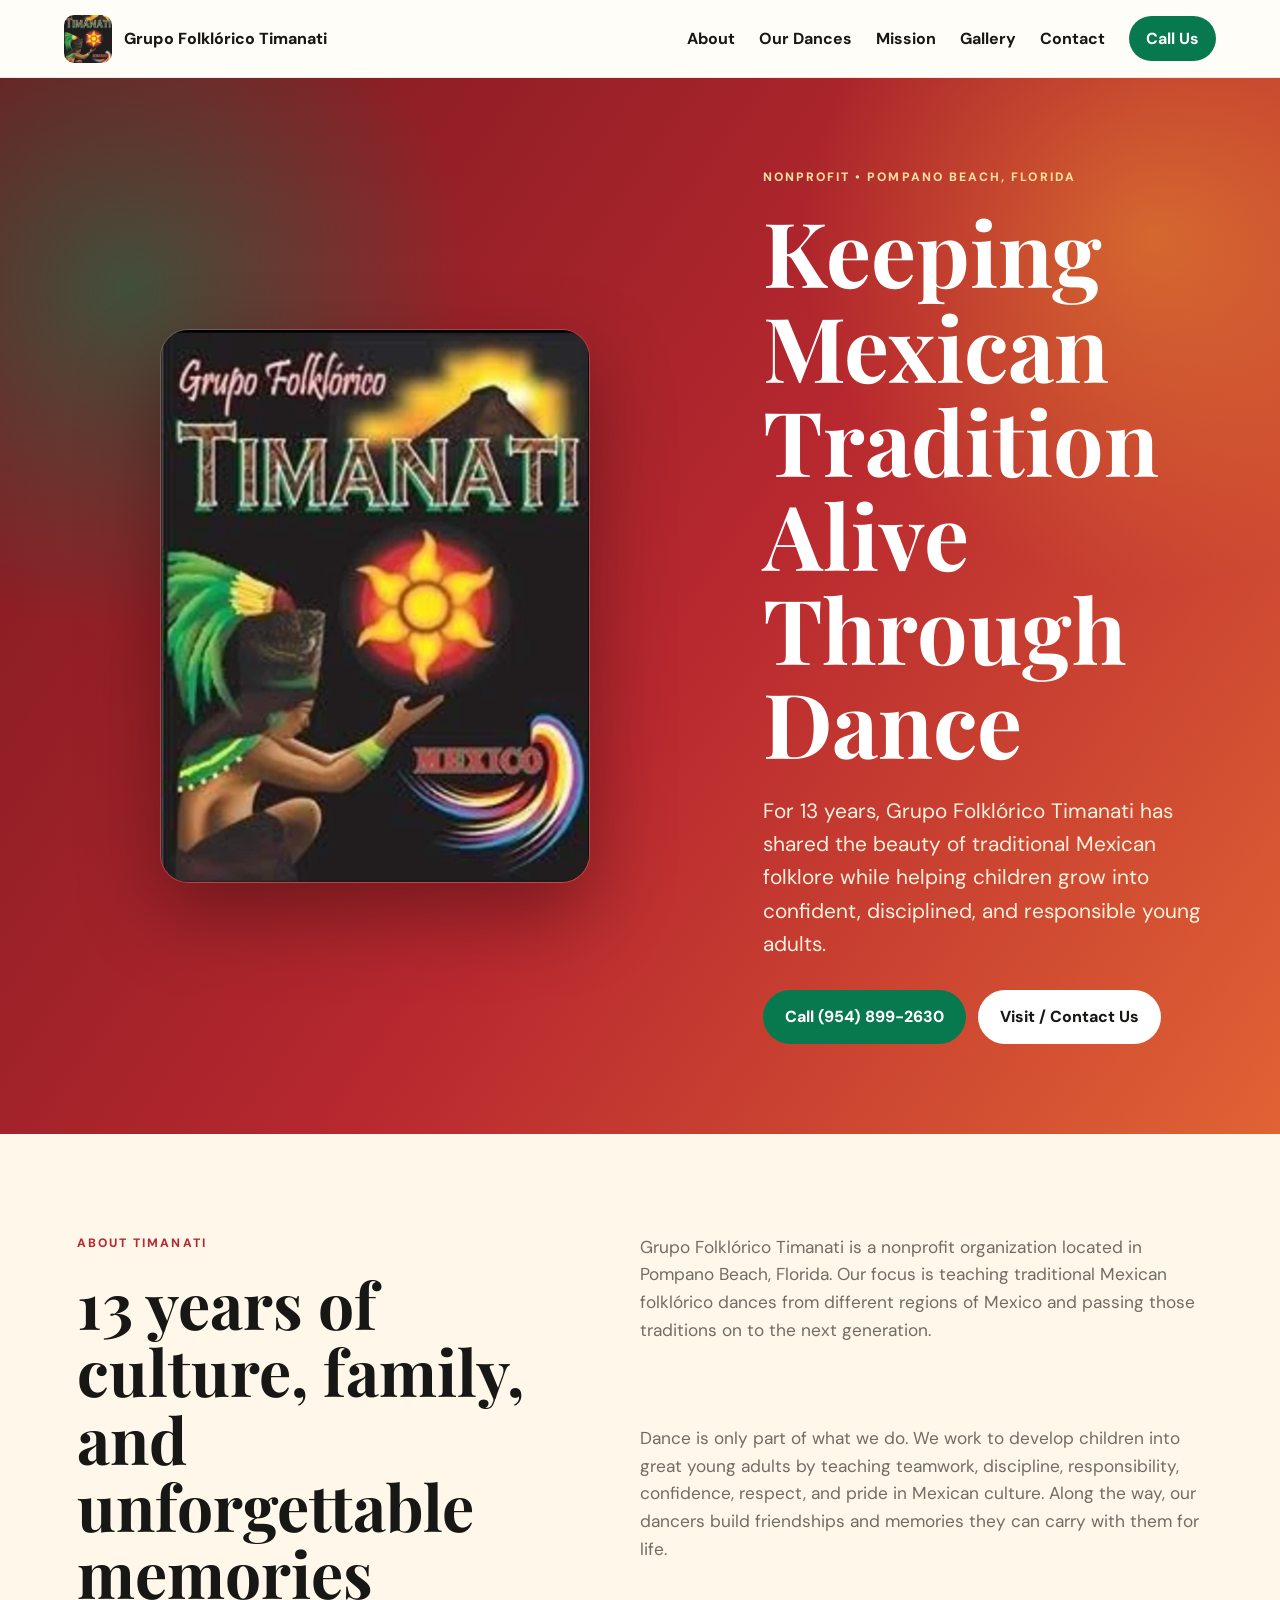
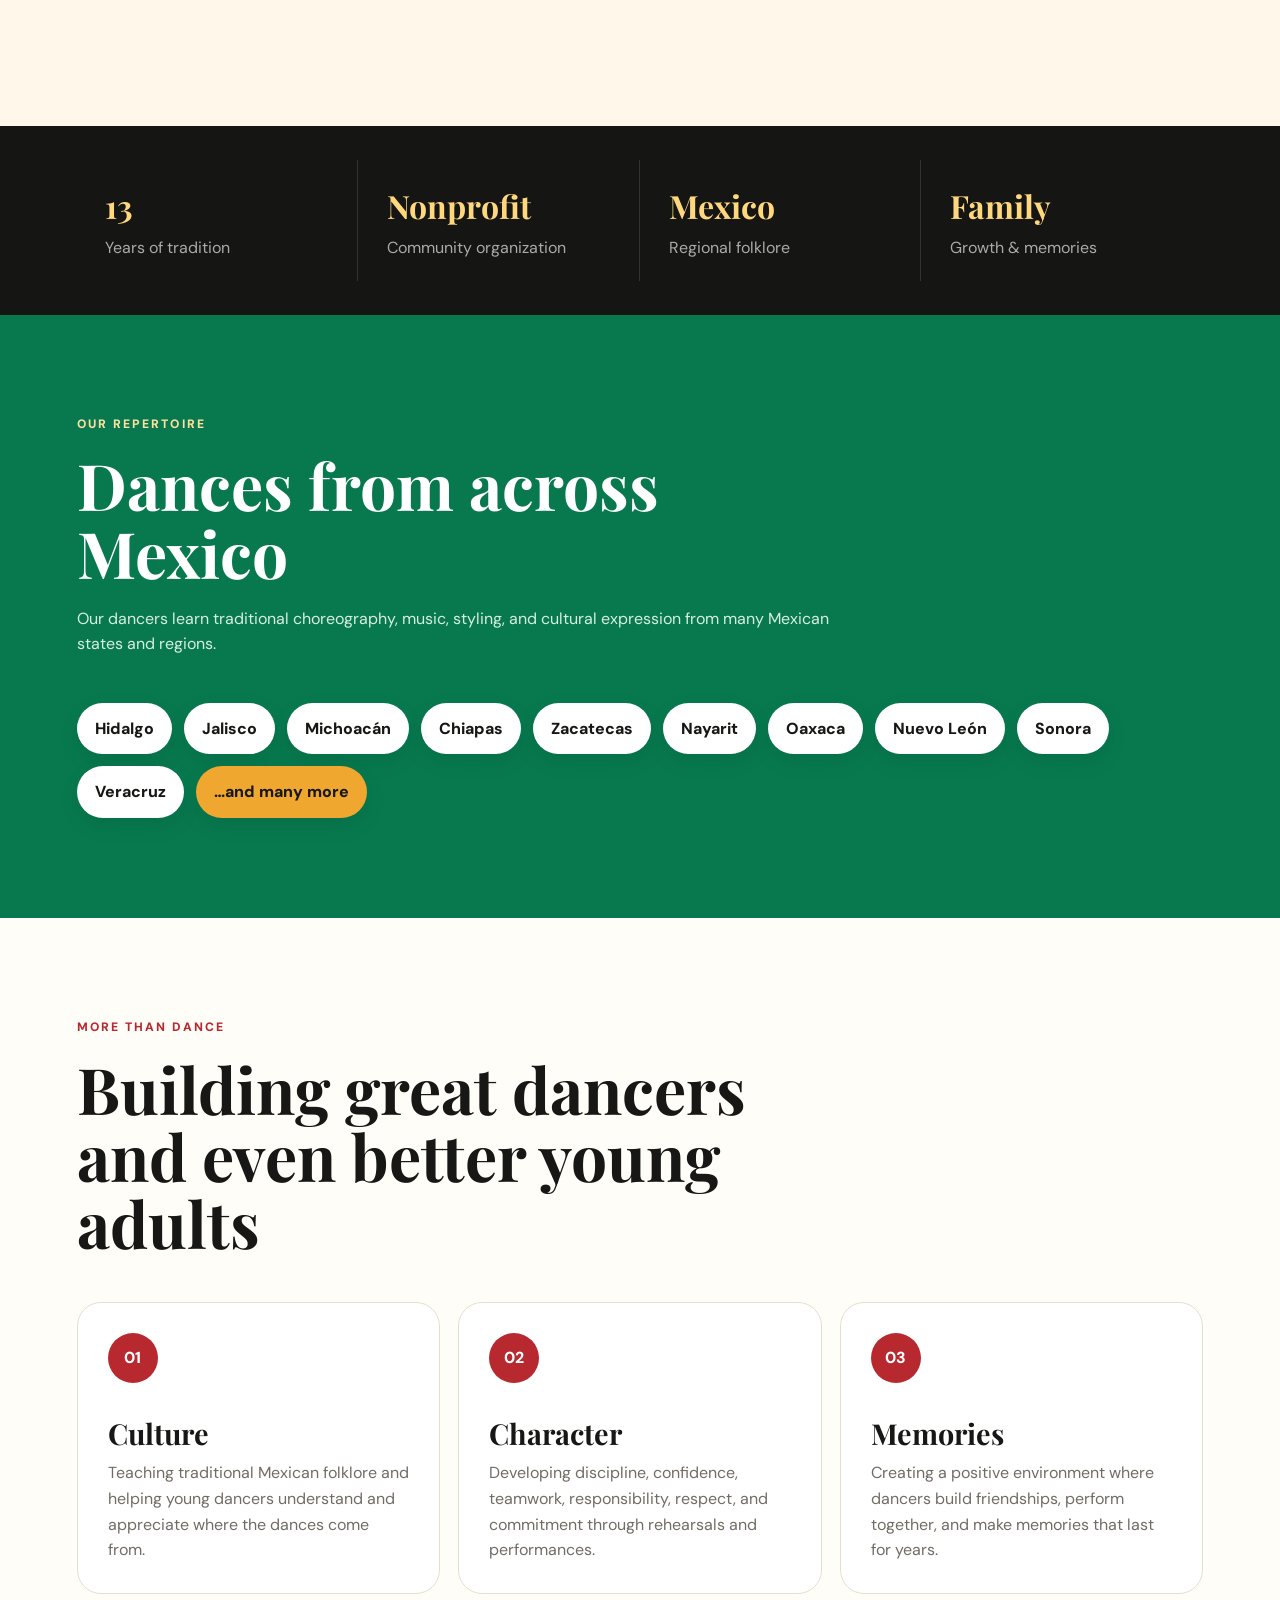
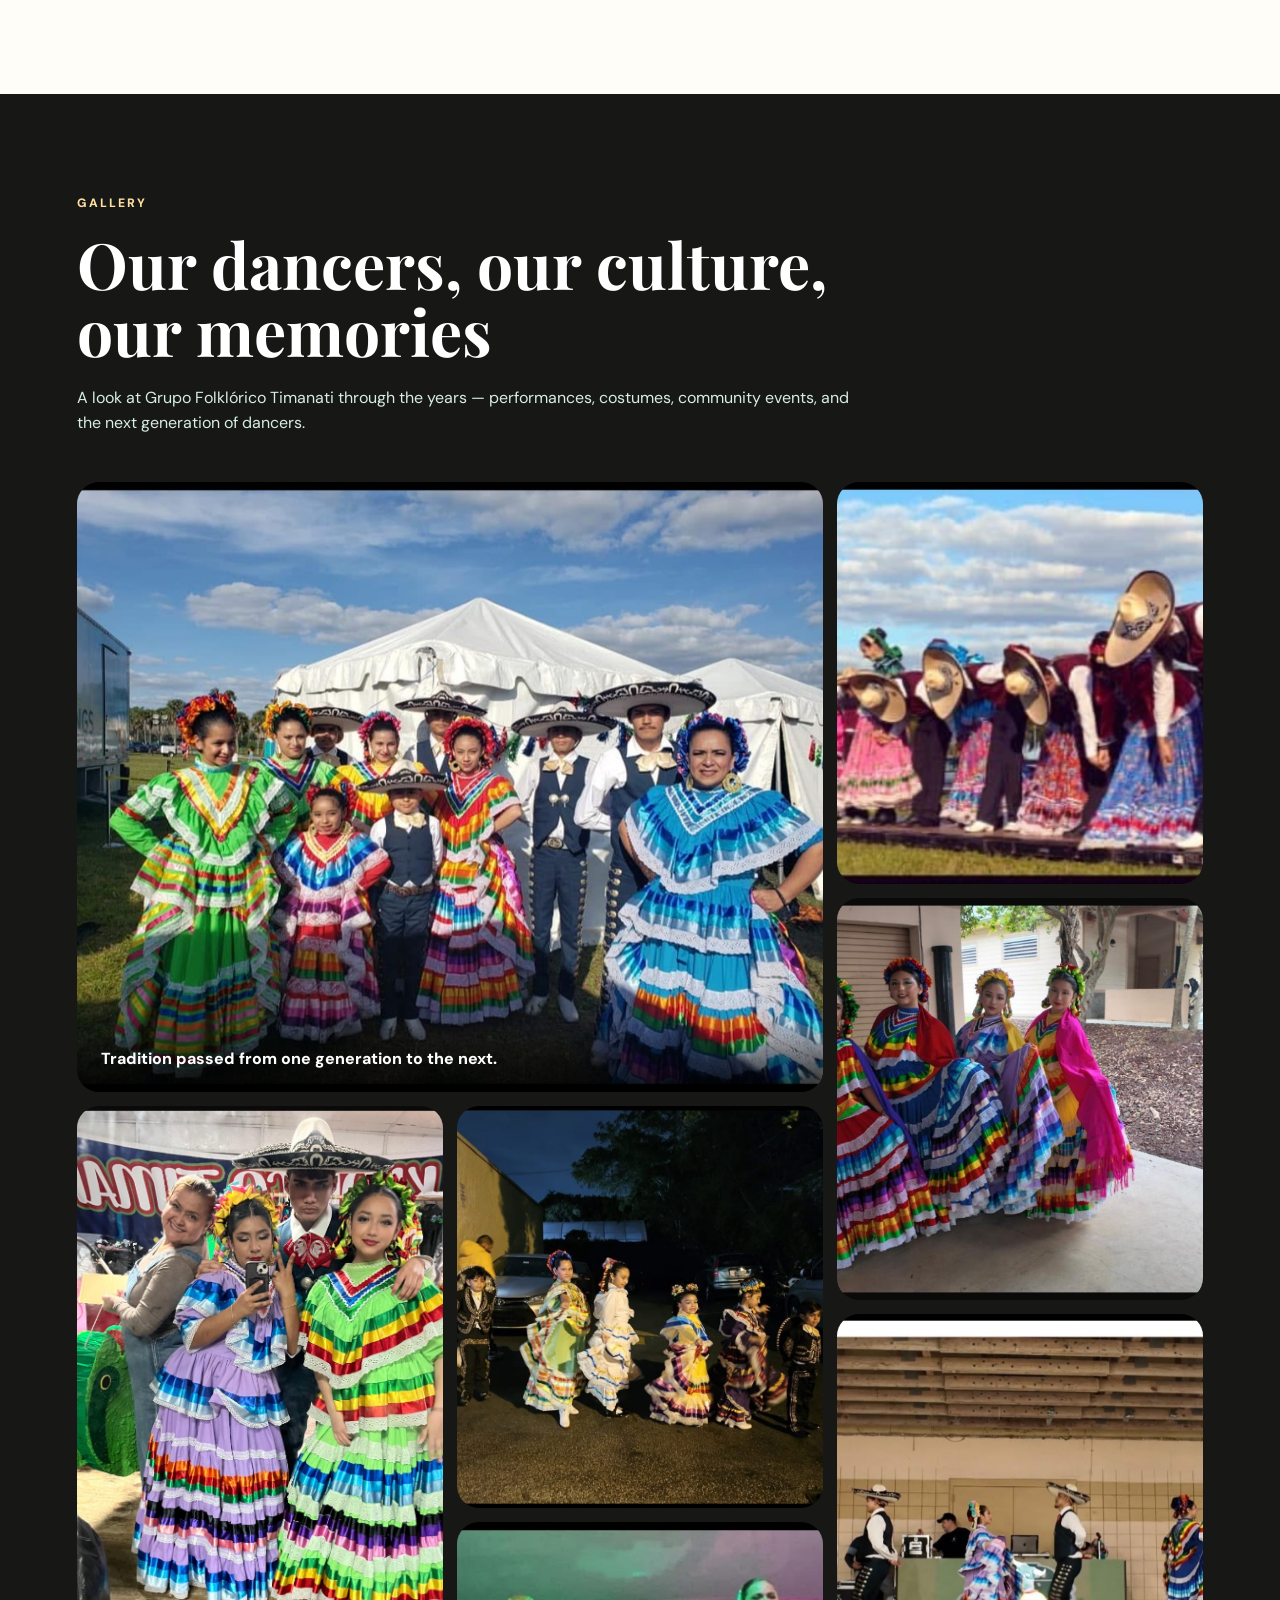
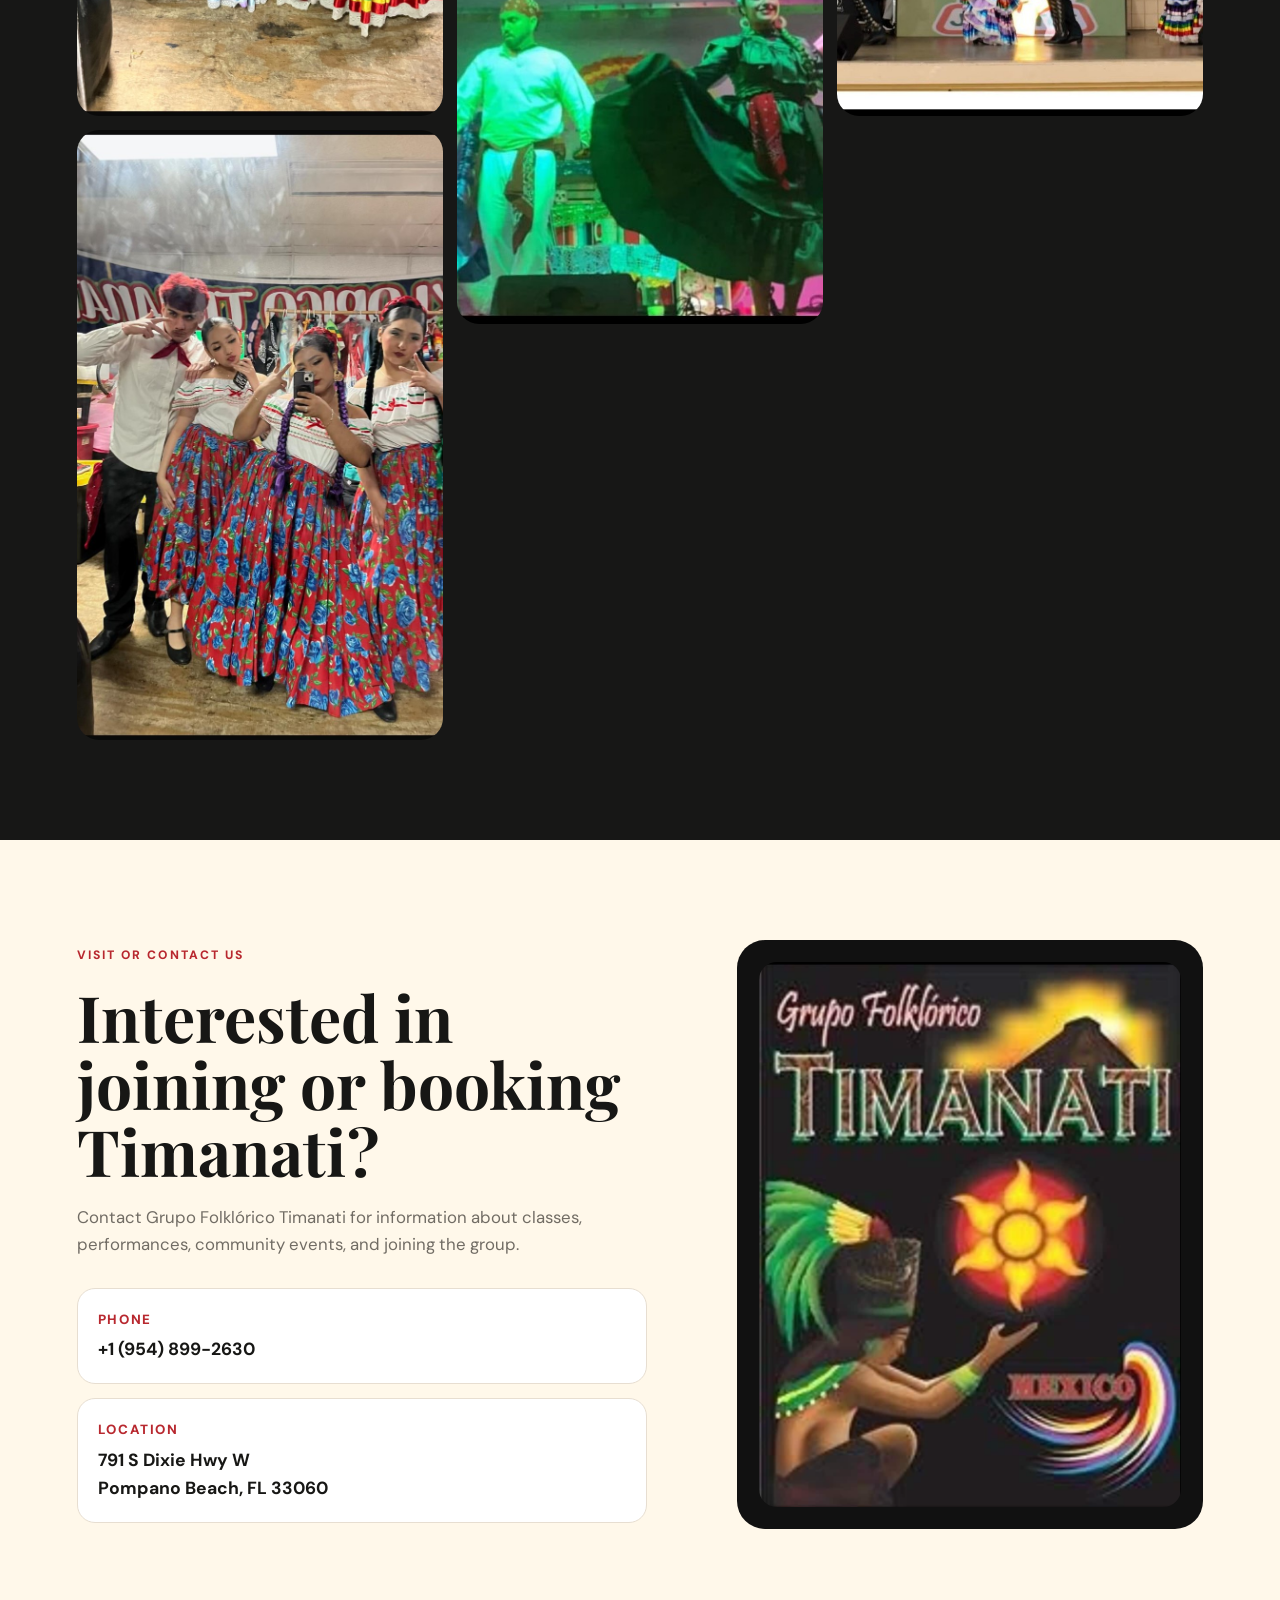
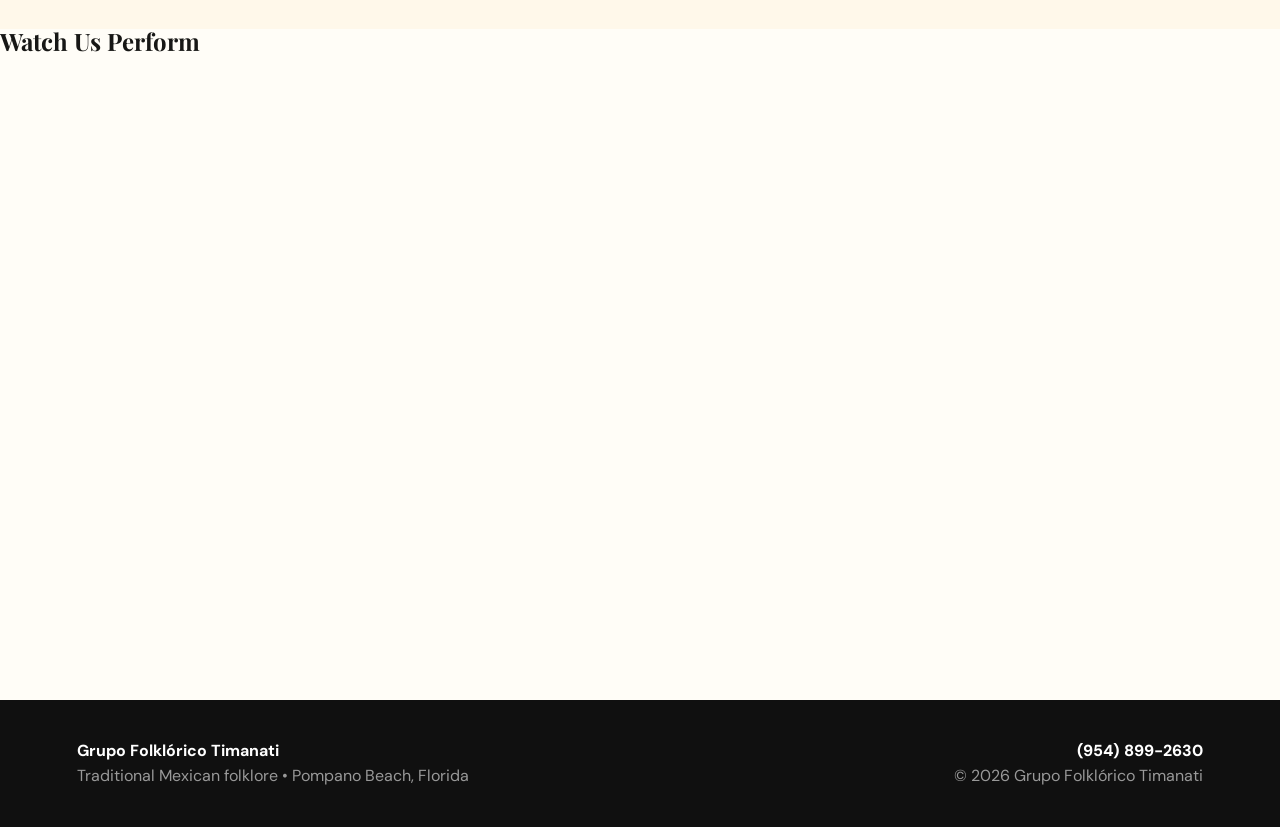
==== index.html @ 9aa3fcf1 "Update index.html" ====
<!DOCTYPE html>
<html lang="en">
<head>
  <meta charset="UTF-8" />
  <meta name="viewport" content="width=device-width, initial-scale=1.0" />
  <meta name="description" content="Grupo Folklórico Timanati — a nonprofit Mexican folklórico dance organization in Pompano Beach, Florida." />
  <title>Grupo Folklórico Timanati</title>
  <link rel="preconnect" href="https://fonts.googleapis.com">
  <link rel="preconnect" href="https://fonts.gstatic.com" crossorigin>
  <link href="https://fonts.googleapis.com/css2?family=DM+Sans:wght@400;500;600;700;800&family=Playfair+Display:wght@700;800&display=swap" rel="stylesheet">
  <link rel="stylesheet" href="styles.css" />
</head>
<body>
  <header class="site-header">
    <a class="brand" href="#home">
      <img src="timanati-logo.png" alt="Grupo Folklórico Timanati logo" class="brand-logo">
      <span>Grupo Folklórico Timanati</span>
    </a>

    <button class="menu-btn" aria-label="Open menu" aria-expanded="false">☰</button>

    <nav class="nav">
      <a href="#about">About</a>
      <a href="#regions">Our Dances</a>
      <a href="#mission">Mission</a>
      <a href="#gallery">Gallery</a>
      <a href="#contact">Contact</a>
      <a class="nav-cta" href="tel:+19548992630">Call Us</a>
    </nav>
  </header>

  <main>
    <section class="hero" id="home">
      <div class="hero-art">
        <img src="timanati-logo.png" alt="Grupo Folklórico Timanati">
      </div>
      <div class="hero-content">
        <p class="eyebrow">Nonprofit • Pompano Beach, Florida</p>
        <h1>Keeping Mexican Tradition Alive Through Dance</h1>
        <p class="hero-copy">
          For 13 years, Grupo Folklórico Timanati has shared the beauty of traditional
          Mexican folklore while helping children grow into confident, disciplined,
          and responsible young adults.
        </p>
        <div class="hero-actions">
          <a class="btn btn-primary" href="tel:+19548992630">Call (954) 899-2630</a>
          <a class="btn btn-secondary" href="#contact">Visit / Contact Us</a>
        </div>
      </div>
    </section>

    <section class="section intro" id="about">
      <div>
        <p class="eyebrow dark">About Timanati</p>
        <h2>13 years of culture, family, and unforgettable memories</h2>
      </div>
      <div class="about-copy">
        <p>
          Grupo Folklórico Timanati is a nonprofit organization located in Pompano Beach,
          Florida. Our focus is teaching traditional Mexican folklórico dances from
          different regions of Mexico and passing those traditions on to the next generation.
        </p>
        <p>
          Dance is only part of what we do. We work to develop children into great young
          adults by teaching teamwork, discipline, responsibility, confidence, respect,
          and pride in Mexican culture. Along the way, our dancers build friendships and
          memories they can carry with them for life.
        </p>
      </div>
    </section>

    <section class="stats">
      <div><strong>13</strong><span>Years of tradition</span></div>
      <div><strong>Nonprofit</strong><span>Community organization</span></div>
      <div><strong>Mexico</strong><span>Regional folklore</span></div>
      <div><strong>Family</strong><span>Growth & memories</span></div>
    </section>

    <section class="section regions" id="regions">
      <div class="section-heading light">
        <p class="eyebrow">Our Repertoire</p>
        <h2>Dances from across Mexico</h2>
        <p>
          Our dancers learn traditional choreography, music, styling, and cultural
          expression from many Mexican states and regions.
        </p>
      </div>

      <div class="region-grid">
        <span>Hidalgo</span>
        <span>Jalisco</span>
        <span>Michoacán</span>
        <span>Chiapas</span>
        <span>Zacatecas</span>
        <span>Nayarit</span>
        <span>Oaxaca</span>
        <span>Nuevo León</span>
        <span>Sonora</span>
        <span>Veracruz</span>
        <span class="more">…and many more</span>
      </div>
    </section>

    <section class="section mission" id="mission">
      <div class="section-heading">
        <p class="eyebrow dark">More Than Dance</p>
        <h2>Building great dancers and even better young adults</h2>
      </div>

      <div class="mission-grid">
        <article>
          <div class="icon">01</div>
          <h3>Culture</h3>
          <p>Teaching traditional Mexican folklore and helping young dancers understand and appreciate where the dances come from.</p>
        </article>
        <article>
          <div class="icon">02</div>
          <h3>Character</h3>
          <p>Developing discipline, confidence, teamwork, responsibility, respect, and commitment through rehearsals and performances.</p>
        </article>
        <article>
          <div class="icon">03</div>
          <h3>Memories</h3>
          <p>Creating a positive environment where dancers build friendships, perform together, and make memories that last for years.</p>
        </article>
      </div>
    </section>

    <section class="section gallery" id="gallery">
      <div class="section-heading light">
        <p class="eyebrow">Gallery</p>
        <h2>Our dancers, our culture, our memories</h2>
        <p>A look at Grupo Folklórico Timanati through the years — performances, costumes, community events, and the next generation of dancers.</p>
      </div>

      <div class="real-gallery">
        <figure class="gallery-item feature">
          <img src="gallery-2.jpg" alt="Grupo Folklórico Timanati dancers in colorful traditional costumes" loading="lazy">
          <figcaption>Tradition passed from one generation to the next.</figcaption>
        </figure>
        <figure class="gallery-item">
          <img src="gallery-1.jpg" alt="Timanati dancers bowing after a folklórico performance" loading="lazy">
        </figure>
        <figure class="gallery-item">
          <img src="gallery-6.jpg" alt="Timanati dancers performing on stage" loading="lazy">
        </figure>
        <figure class="gallery-item tall">
          <img src="gallery-7.jpg" alt="Timanati dancers dressed in colorful folklórico costumes" loading="lazy">
        </figure>
        <figure class="gallery-item">
          <img src="gallery-4.jpg" alt="Young Timanati dancers in traditional Mexican outfits" loading="lazy">
        </figure>
        <figure class="gallery-item">
          <img src="gallery-5.jpg" alt="Grupo Folklórico Timanati performing at a community event" loading="lazy">
        </figure>
        <figure class="gallery-item">
          <img src="gallery-3.jpg" alt="Folklórico dancers performing under colorful stage lights" loading="lazy">
        </figure>
        <figure class="gallery-item tall">
          <img src="gallery-8.jpg" alt="Timanati dancers preparing in traditional costumes" loading="lazy">
        </figure>
      </div>
    </section>

    <section class="section contact" id="contact">
      <div class="contact-copy">
        <p class="eyebrow dark">Visit or Contact Us</p>
        <h2>Interested in joining or booking Timanati?</h2>
        <p>
          Contact Grupo Folklórico Timanati for information about classes,
          performances, community events, and joining the group.
        </p>

        <div class="contact-details">
          <a href="tel:+19548992630">
            <small>Phone</small>
            <strong>+1 (954) 899-2630</strong>
          </a>
          <a href="https://maps.google.com/?q=791+S+Dixie+Hwy+W,+Pompano+Beach,+FL+33060" target="_blank" rel="noopener">
            <small>Location</small>
            <strong>791 S Dixie Hwy W<br>Pompano Beach, FL 33060</strong>
          </a>
        </div>
      </div>

      <div class="logo-card">
        <img src="timanati-logo.png" alt="Grupo Folklórico Timanati logo">
      </div>
    </section>

  
 <section class="videos">
  <h2>Watch Us Perform</h2>

  <iframe
    width="100%"
    height="315"
    src="https://www.youtube.com/embed/HxRZR_pIA_I"
    title="Grupo Folklórico Timanati Performance"
    frameborder="0"
    allow="accelerometer; autoplay; clipboard-write; encrypted-media; gyroscope; picture-in-picture"
    allowfullscreen>
  </iframe>
    <iframe
  width="100%"
  height="315"
  src="https://www.youtube.com/embed/y6ukzwQfxVg"
  title="Grupo Folklórico Timanati Performance 2"
  frameborder="0"
  allow="accelerometer; autoplay; clipboard-write; encrypted-media; gyroscope; picture-in-picture"
  allowfullscreen>
 </iframe>
 </section> 
  </main>

  <footer>
    <div>
      <strong>Grupo Folklórico Timanati</strong>
      <p>Traditional Mexican folklore • Pompano Beach, Florida</p>
    </div>
    <div class="footer-right">
      <a href="tel:+19548992630">(954) 899-2630</a>
      <p>© <span id="year"></span> Grupo Folklórico Timanati</p>
    </div>
  </footer>

  <script src="script.js"></script>
</body>
</html>
---- styles.css ----
*{box-sizing:border-box;margin:0;padding:0}
:root{
  --cream:#fff8ea;
  --paper:#fffdf7;
  --ink:#171715;
  --red:#b8282f;
  --deep-red:#7e1820;
  --green:#08794f;
  --gold:#efa72f;
  --muted:#716c64;
}
html{scroll-behavior:smooth}
body{font-family:"DM Sans",sans-serif;color:var(--ink);background:var(--paper);line-height:1.6}
h1,h2,h3{font-family:"Playfair Display",serif;line-height:1.05}
.site-header{
  position:sticky;top:0;z-index:50;height:78px;padding:0 5vw;
  display:flex;align-items:center;justify-content:space-between;
  background:rgba(255,253,247,.96);backdrop-filter:blur(12px);
  border-bottom:1px solid rgba(0,0,0,.08)
}
.brand{display:flex;align-items:center;gap:12px;text-decoration:none;color:var(--ink);font-weight:800}
.brand-logo{width:48px;height:48px;border-radius:10px;object-fit:cover}
.nav{display:flex;gap:24px;align-items:center}
.nav a{text-decoration:none;color:var(--ink);font-weight:700}
.nav-cta{background:var(--green);color:#fff!important;padding:10px 17px;border-radius:999px}
.menu-btn{display:none;border:0;background:transparent;font-size:1.7rem}
.hero{
  min-height:82vh;padding:90px 6vw;display:grid;grid-template-columns:1.15fr .85fr;
  align-items:center;gap:7vw;color:#fff;overflow:hidden;
  background:
    radial-gradient(circle at 90% 15%,rgba(239,167,47,.45),transparent 24%),
    radial-gradient(circle at 10% 20%,rgba(8,121,79,.55),transparent 24%),
    linear-gradient(125deg,#77181f 0%,#b8282f 54%,#e06334 100%)
}
.hero-content{max-width:850px}
.hero h1{font-size:clamp(3.2rem,7vw,7.4rem)}
.hero-copy{max-width:700px;margin:25px 0 30px;font-size:clamp(1.05rem,2vw,1.3rem);color:#fff1dd}
.hero-art{display:flex;justify-content:center}
.hero-art img{
  width:min(430px,100%);max-height:560px;object-fit:contain;border-radius:28px;
  box-shadow:0 30px 80px rgba(0,0,0,.35);border:1px solid rgba(255,255,255,.15)
}
.eyebrow{text-transform:uppercase;letter-spacing:.17em;font-size:.76rem;font-weight:800;color:#ffe0a0;margin-bottom:17px}
.eyebrow.dark{color:var(--red)}
.hero-actions{display:flex;flex-wrap:wrap;gap:12px}
.btn{display:inline-block;text-decoration:none;border-radius:999px;padding:14px 22px;font-weight:800}
.btn-primary{background:var(--green);color:#fff}
.btn-secondary{background:#fff;color:var(--ink)}
.section{padding:100px 6vw}
.intro{display:grid;grid-template-columns:.9fr 1.1fr;gap:8vw;background:var(--cream)}
.intro h2,.section-heading h2,.contact h2{font-size:clamp(2.45rem,5vw,4.9rem);margin-bottom:20px}
.about-copy{display:grid;gap:18px;color:var(--muted);font-size:1.08rem}
.stats{
  display:grid;grid-template-columns:repeat(4,1fr);background:#151514;color:#fff;
  padding:34px 6vw;gap:1px
}
.stats div{padding:20px 28px;border-right:1px solid #333;display:grid;gap:4px}
.stats div:last-child{border-right:0}
.stats strong{font-family:"Playfair Display",serif;font-size:2rem;color:#ffd77c}
.stats span{color:#aaa}
.regions{background:var(--green)}
.section-heading{max-width:780px;margin-bottom:46px}
.section-heading.light{color:#fff}
.section-heading.light p:not(.eyebrow){color:#d6eee3}
.section-heading p:not(.eyebrow){color:var(--muted)}
.region-grid{display:flex;flex-wrap:wrap;gap:12px}
.region-grid span{
  background:#fff;color:var(--ink);padding:13px 18px;border-radius:999px;font-weight:800;
  box-shadow:0 8px 22px rgba(0,0,0,.08)
}
.region-grid .more{background:var(--gold)}
.mission{background:var(--paper)}
.mission-grid{display:grid;grid-template-columns:repeat(3,1fr);gap:18px}
.mission-grid article{border:1px solid #e7ded1;border-radius:24px;padding:30px;background:#fff}
.icon{
  width:50px;height:50px;border-radius:50%;display:grid;place-items:center;
  background:var(--red);color:#fff;font-weight:800;margin-bottom:35px
}
.mission-grid h3{font-size:1.8rem;margin-bottom:12px}
.mission-grid p{color:var(--muted)}
.gallery{background:#171716}
.gallery-grid{display:grid;grid-template-columns:1.4fr .8fr .8fr;grid-template-rows:220px 220px;gap:14px}
.photo{position:relative;border-radius:22px;padding:24px;display:flex;align-items:end;color:#fff;font-weight:800;overflow:hidden}
.photo::after{content:"";position:absolute;inset:0;opacity:.22;background-image:linear-gradient(45deg,transparent 48%,#fff 49%,#fff 51%,transparent 52%);background-size:34px 34px}
.photo span{position:relative;z-index:1}
.photo-1{grid-row:1/3;background:linear-gradient(135deg,#a12129,#dc5b34)}
.photo-2{background:linear-gradient(135deg,#0b6e49,#2da273)}
.photo-3{background:linear-gradient(135deg,#d28b27,#efbd56)}
.photo-4{grid-column:2/4;background:linear-gradient(135deg,#6d1a28,#bd3940)}
.contact{display:grid;grid-template-columns:1.1fr .9fr;gap:7vw;align-items:center;background:var(--cream)}
.contact-copy>p:not(.eyebrow){max-width:660px;color:var(--muted);font-size:1.05rem}
.contact-details{display:grid;gap:14px;margin-top:30px}
.contact-details a{display:block;text-decoration:none;color:var(--ink);padding:20px;border-radius:18px;background:#fff;border:1px solid #e7ded1}
.contact-details small{display:block;text-transform:uppercase;letter-spacing:.12em;color:var(--red);font-weight:800;margin-bottom:5px}
.contact-details strong{font-size:1.1rem}
.logo-card{background:#111;border-radius:28px;padding:22px;display:flex;justify-content:center}
.logo-card img{width:100%;max-width:470px;border-radius:18px}
footer{background:#101010;color:#fff;padding:38px 6vw;display:flex;justify-content:space-between;gap:30px}
footer p{color:#999}
.footer-right{text-align:right}
.footer-right a{color:#fff;text-decoration:none;font-weight:800}
@media(max-width:900px){
  .menu-btn{display:block}
  .nav{position:absolute;top:78px;left:0;right:0;display:none;flex-direction:column;align-items:stretch;gap:0;padding:12px 6vw 22px;background:var(--paper);border-bottom:1px solid #e6ded2}
  .nav.open{display:flex}.nav a{padding:12px 0}.nav-cta{text-align:center;margin-top:8px}
  .hero{grid-template-columns:1fr;min-height:auto;padding-top:70px}
  .hero-art{order:-1}.hero-art img{max-height:360px;width:min(310px,78vw)}
  .intro,.contact{grid-template-columns:1fr}
  .stats{grid-template-columns:1fr 1fr}
  .stats div:nth-child(2){border-right:0}
  .mission-grid{grid-template-columns:1fr}
}
@media(max-width:600px){
  .brand span{display:none}
  .section{padding:74px 6vw}
  .stats{grid-template-columns:1fr}
  .stats div{border-right:0;border-bottom:1px solid #333}
  .gallery-grid{grid-template-columns:1fr 1fr;grid-template-rows:240px 190px 190px}
  .photo-1{grid-row:auto;grid-column:1/3}
  .photo-4{grid-column:1/3}
  footer{flex-direction:column}.footer-right{text-align:left}
}

/* Real photo gallery */
.real-gallery{
  display:grid;
  grid-template-columns:repeat(12,1fr);
  grid-auto-rows:90px;
  gap:14px
}
.gallery-item{
  grid-column:span 4;
  grid-row:span 4;
  position:relative;
  overflow:hidden;
  border-radius:22px;
  background:#222
}
.gallery-item.feature{
  grid-column:span 8;
  grid-row:span 6
}
.gallery-item.tall{
  grid-row:span 6
}
.gallery-item img{
  width:100%;
  height:100%;
  display:block;
  object-fit:cover;
  transition:transform .45s ease
}
.gallery-item:hover img{transform:scale(1.035)}
.gallery-item figcaption{
  position:absolute;
  left:0;right:0;bottom:0;
  padding:28px 24px 20px;
  color:#fff;
  font-weight:800;
  background:linear-gradient(transparent,rgba(0,0,0,.78))
}
@media(max-width:900px){
  .real-gallery{grid-template-columns:repeat(2,1fr);grid-auto-rows:190px}
  .gallery-item,.gallery-item.feature,.gallery-item.tall{
    grid-column:span 1;
    grid-row:span 2
  }
  .gallery-item.feature{grid-column:span 2}
}
@media(max-width:560px){
  .real-gallery{grid-template-columns:1fr;grid-auto-rows:250px}
  .gallery-item,.gallery-item.feature,.gallery-item.tall{
    grid-column:1;
    grid-row:span 1
  }
  .gallery-item.feature{grid-row:span 2}
}
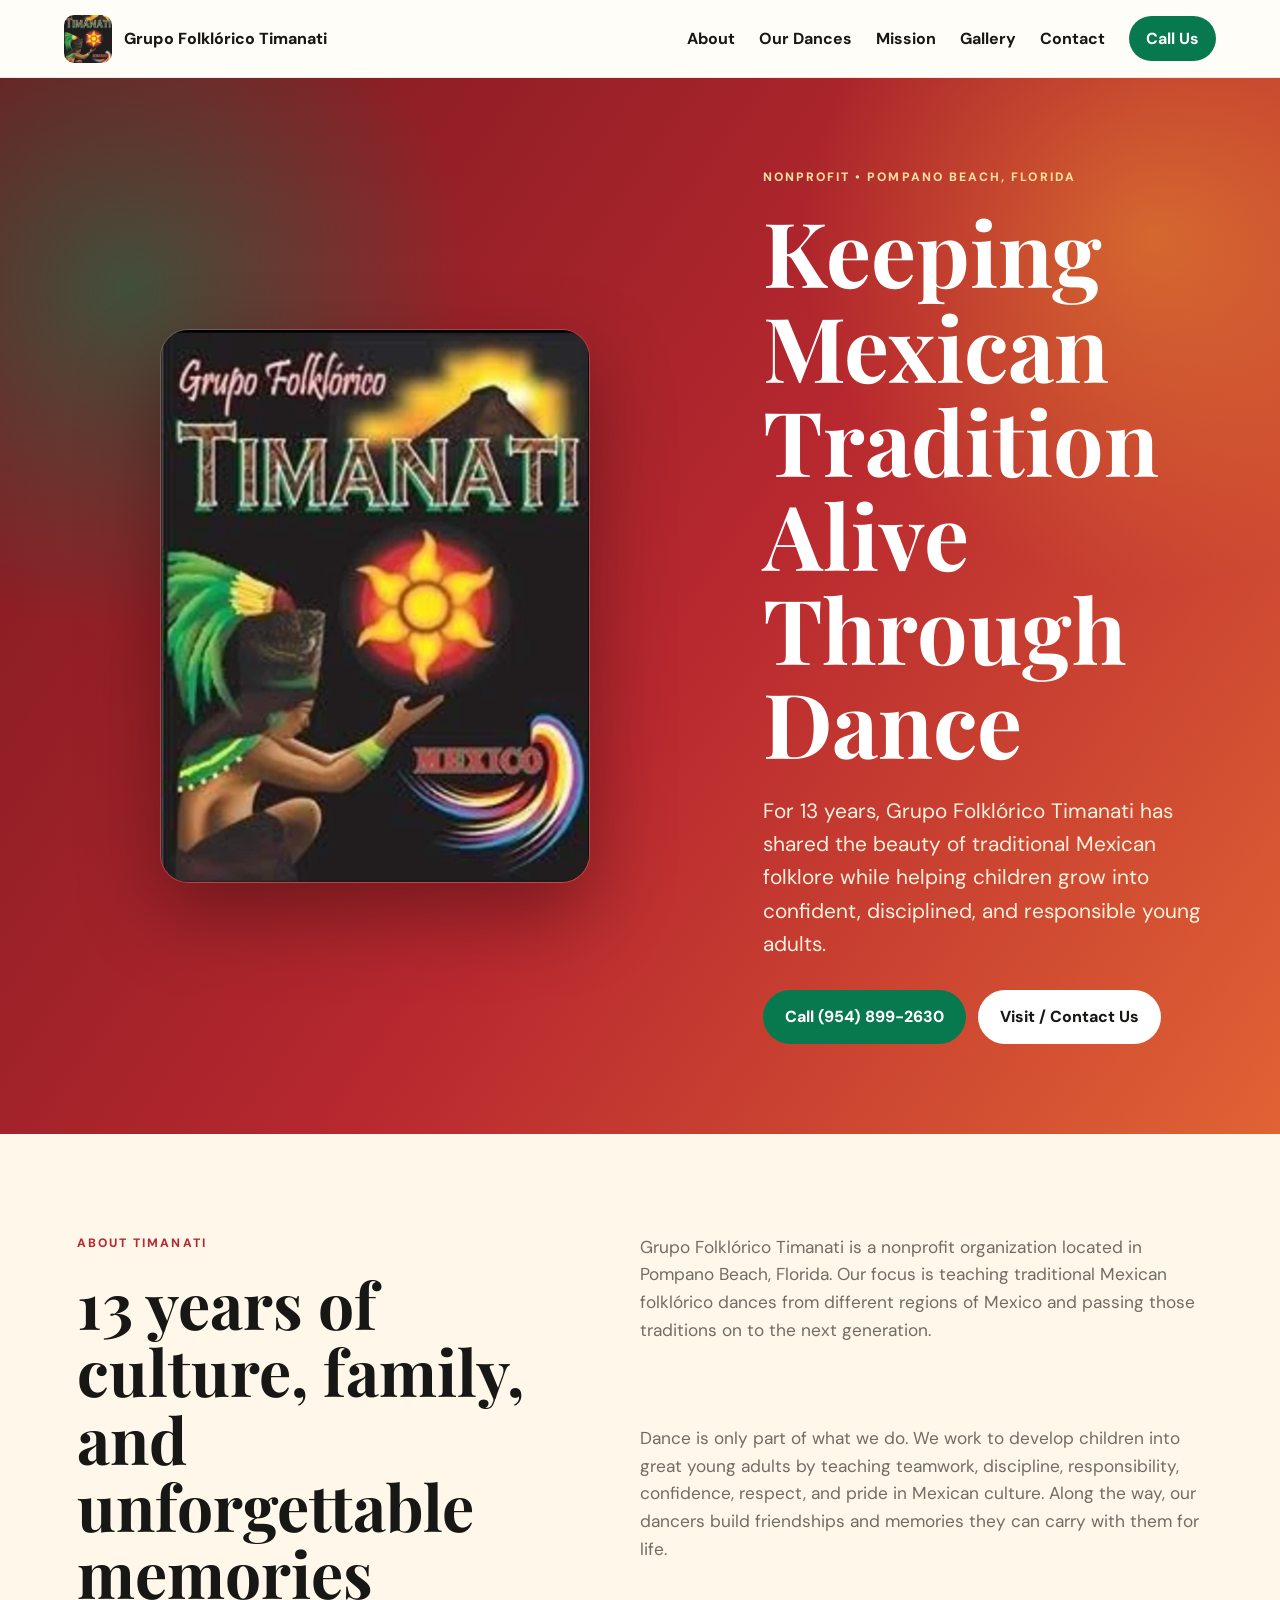
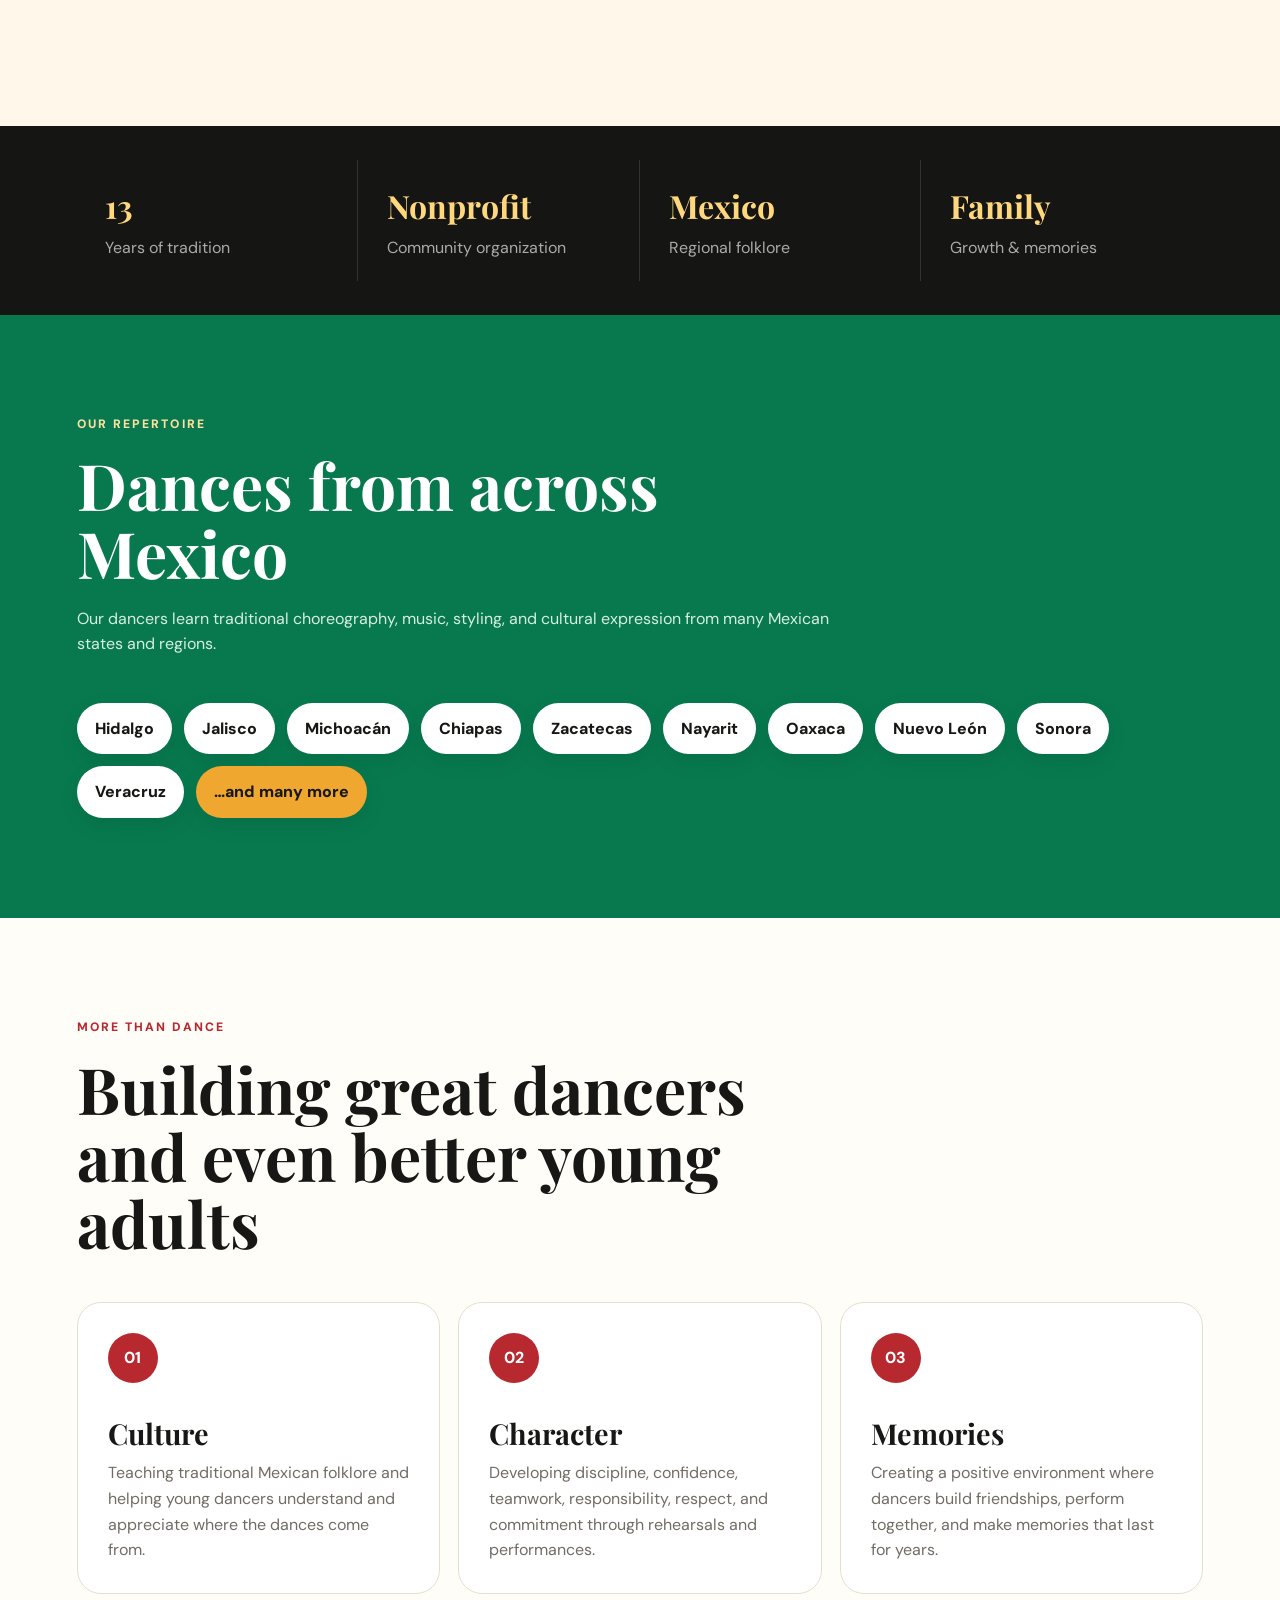
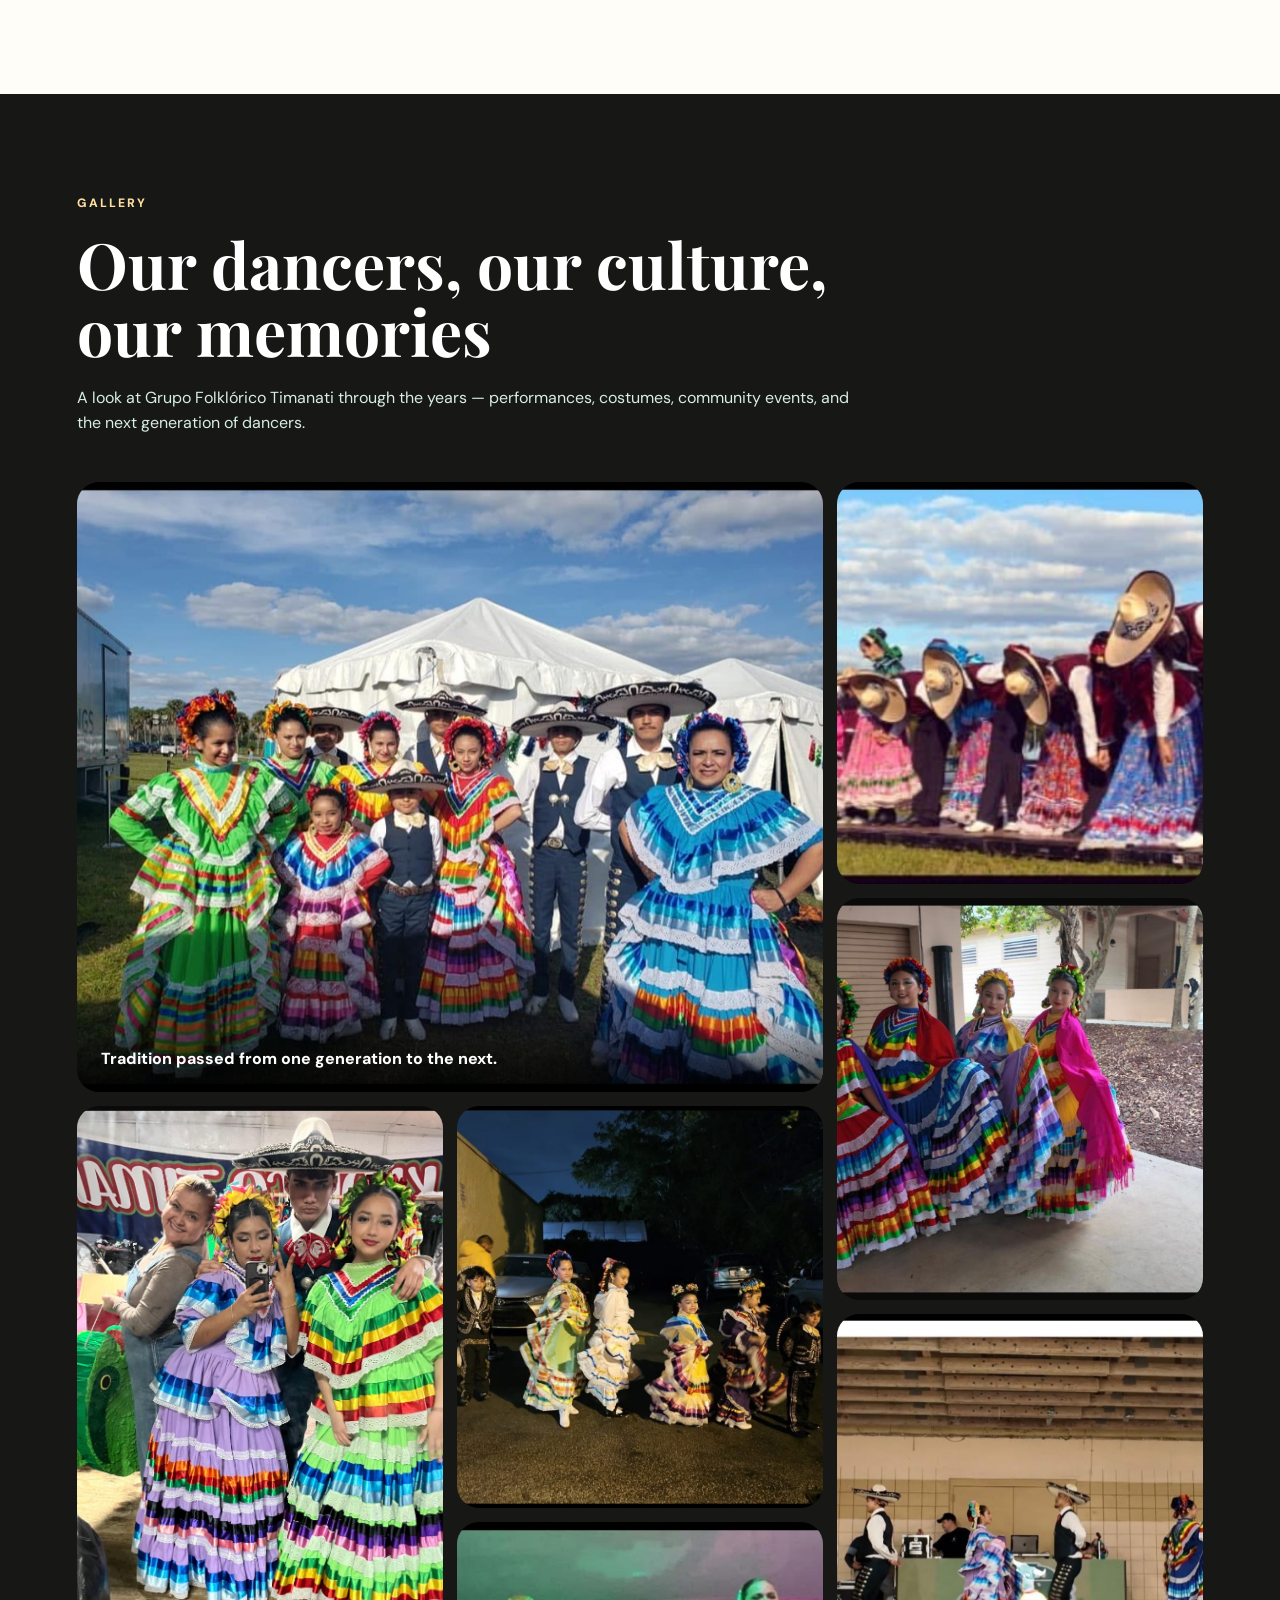
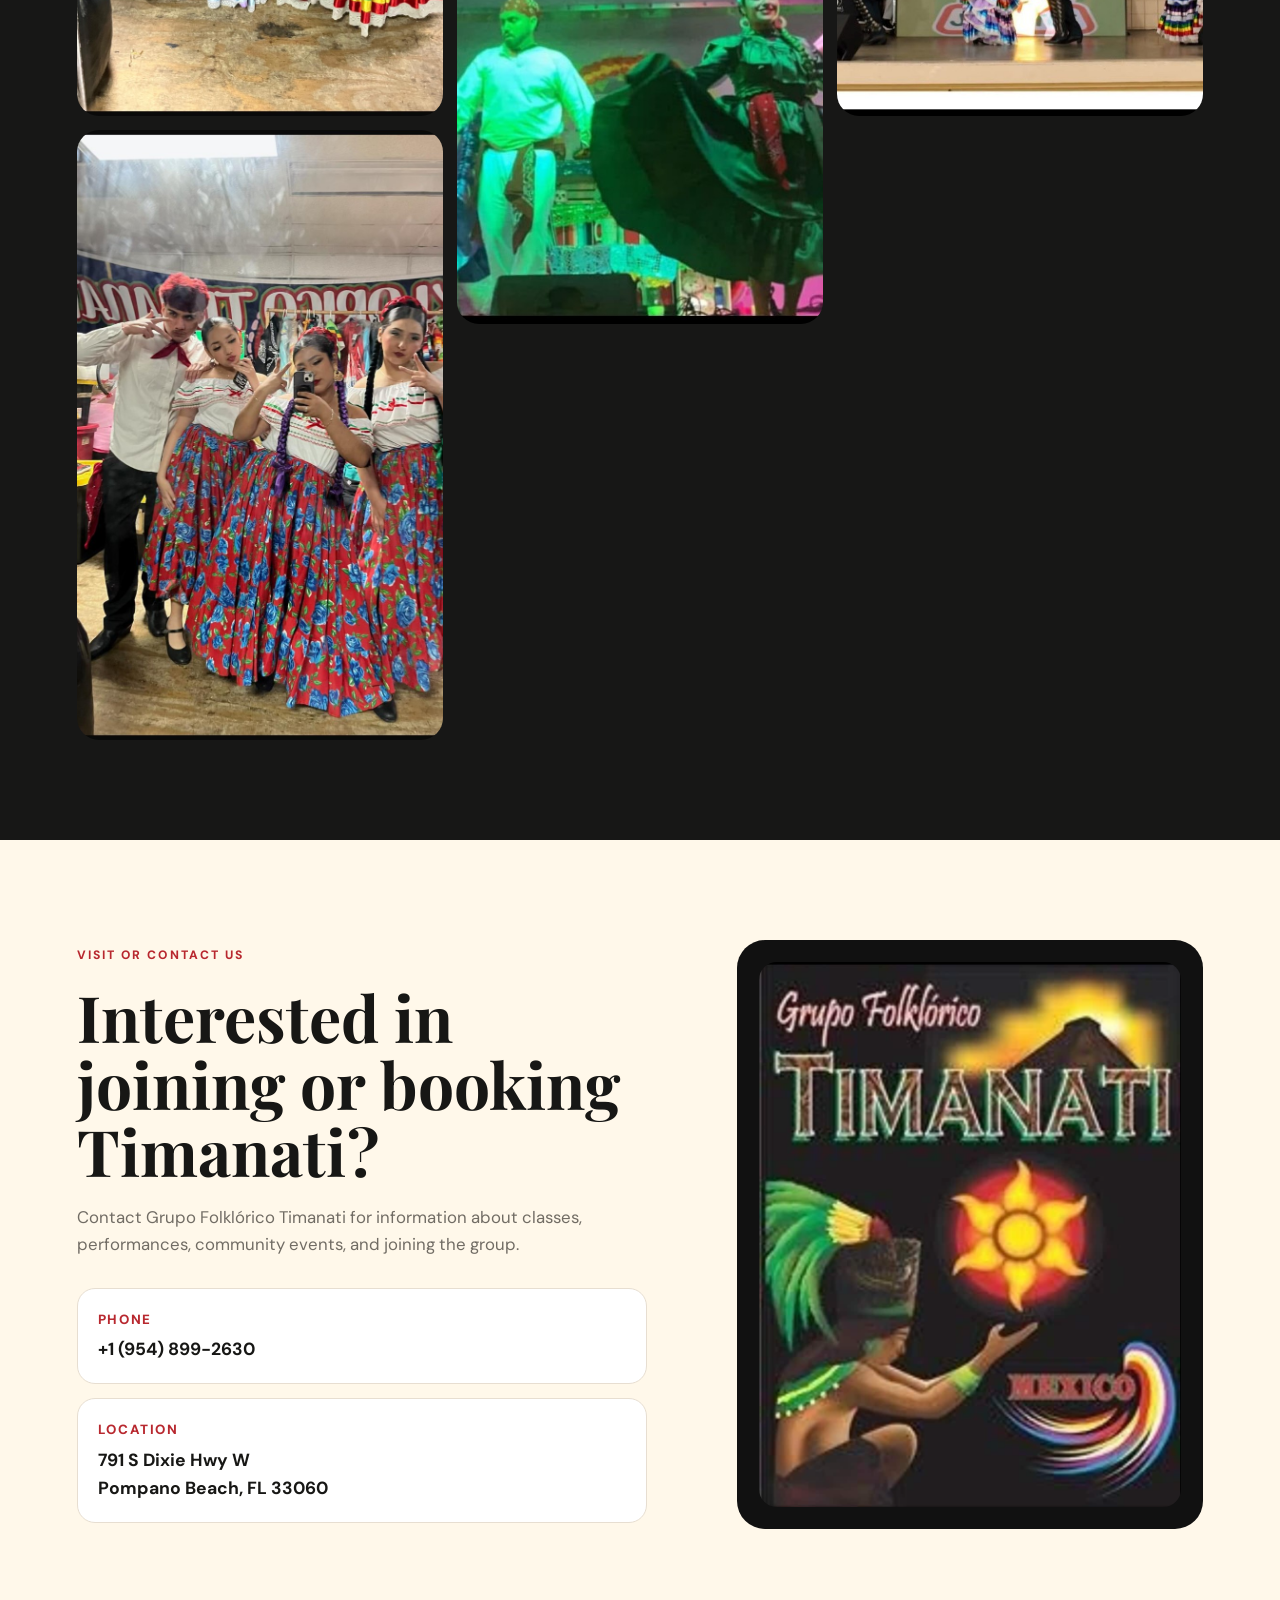
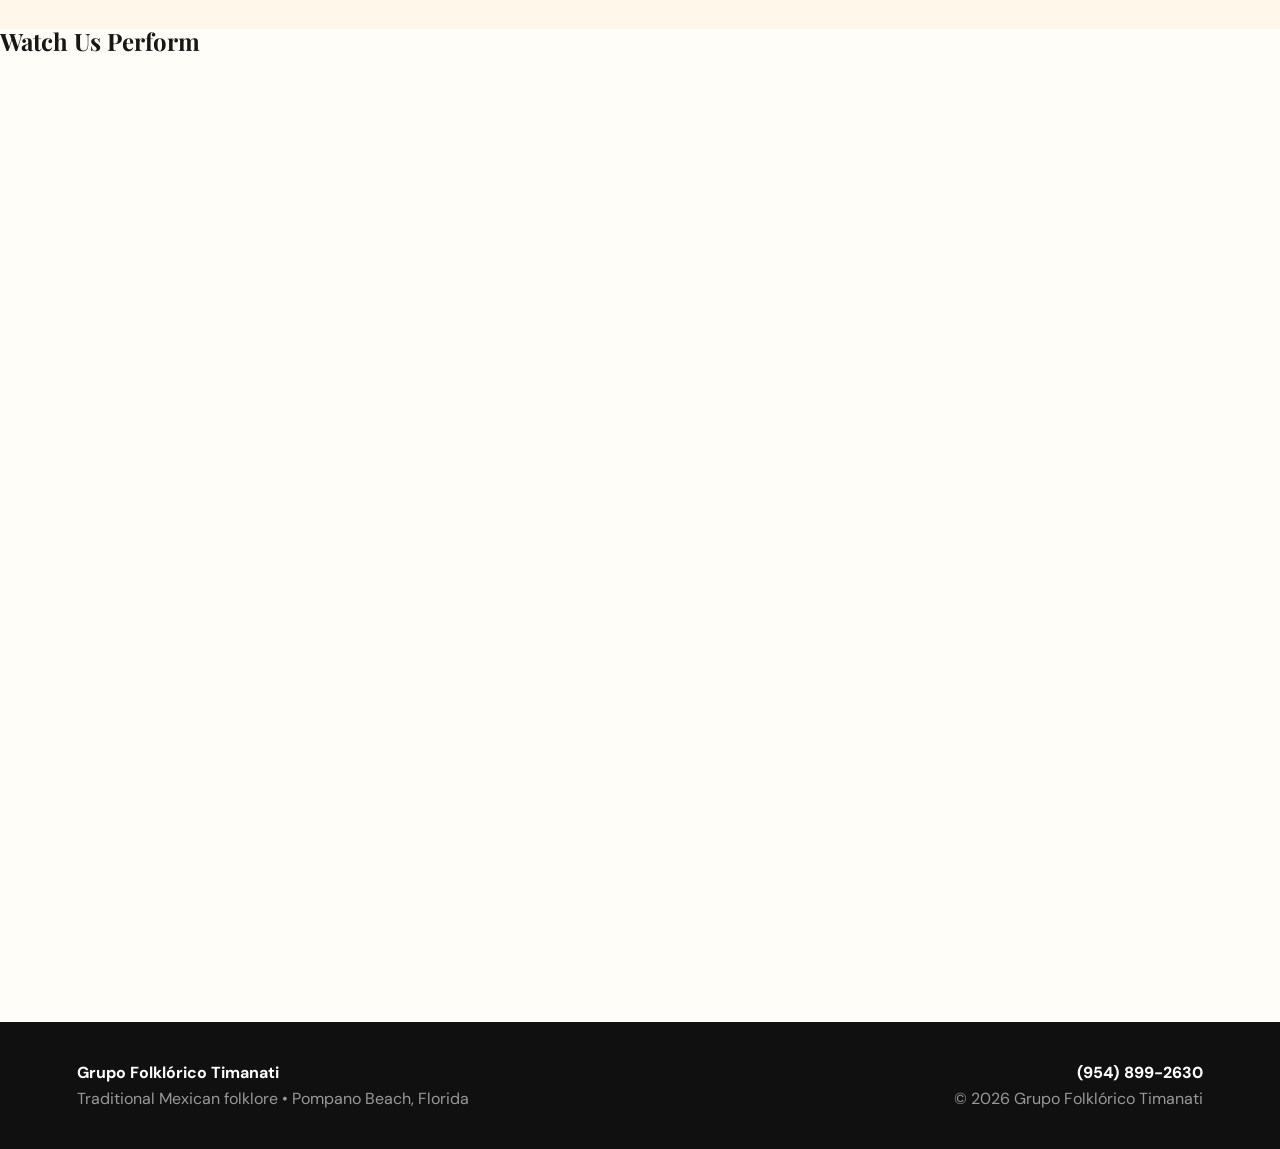
==== commit 4507639b: "Update index.html" ====
--- a/index.html
+++ b/index.html
@@ -210,6 +210,15 @@
   allow="accelerometer; autoplay; clipboard-write; encrypted-media; gyroscope; picture-in-picture"
   allowfullscreen>
  </iframe>
+   <iframe
+    width="100%"
+    height="315"
+    src="https://www.youtube.com/embed/_bZkt_JMmiQ"
+    title="Grupo Folklórico Timanati - Zacatecas"
+    frameborder="0"
+    allow="accelerometer; autoplay; clipboard-write; encrypted-media; gyroscope; picture-in-picture"
+    allowfullscreen>
+</iframe>
  </section> 
   </main>
 
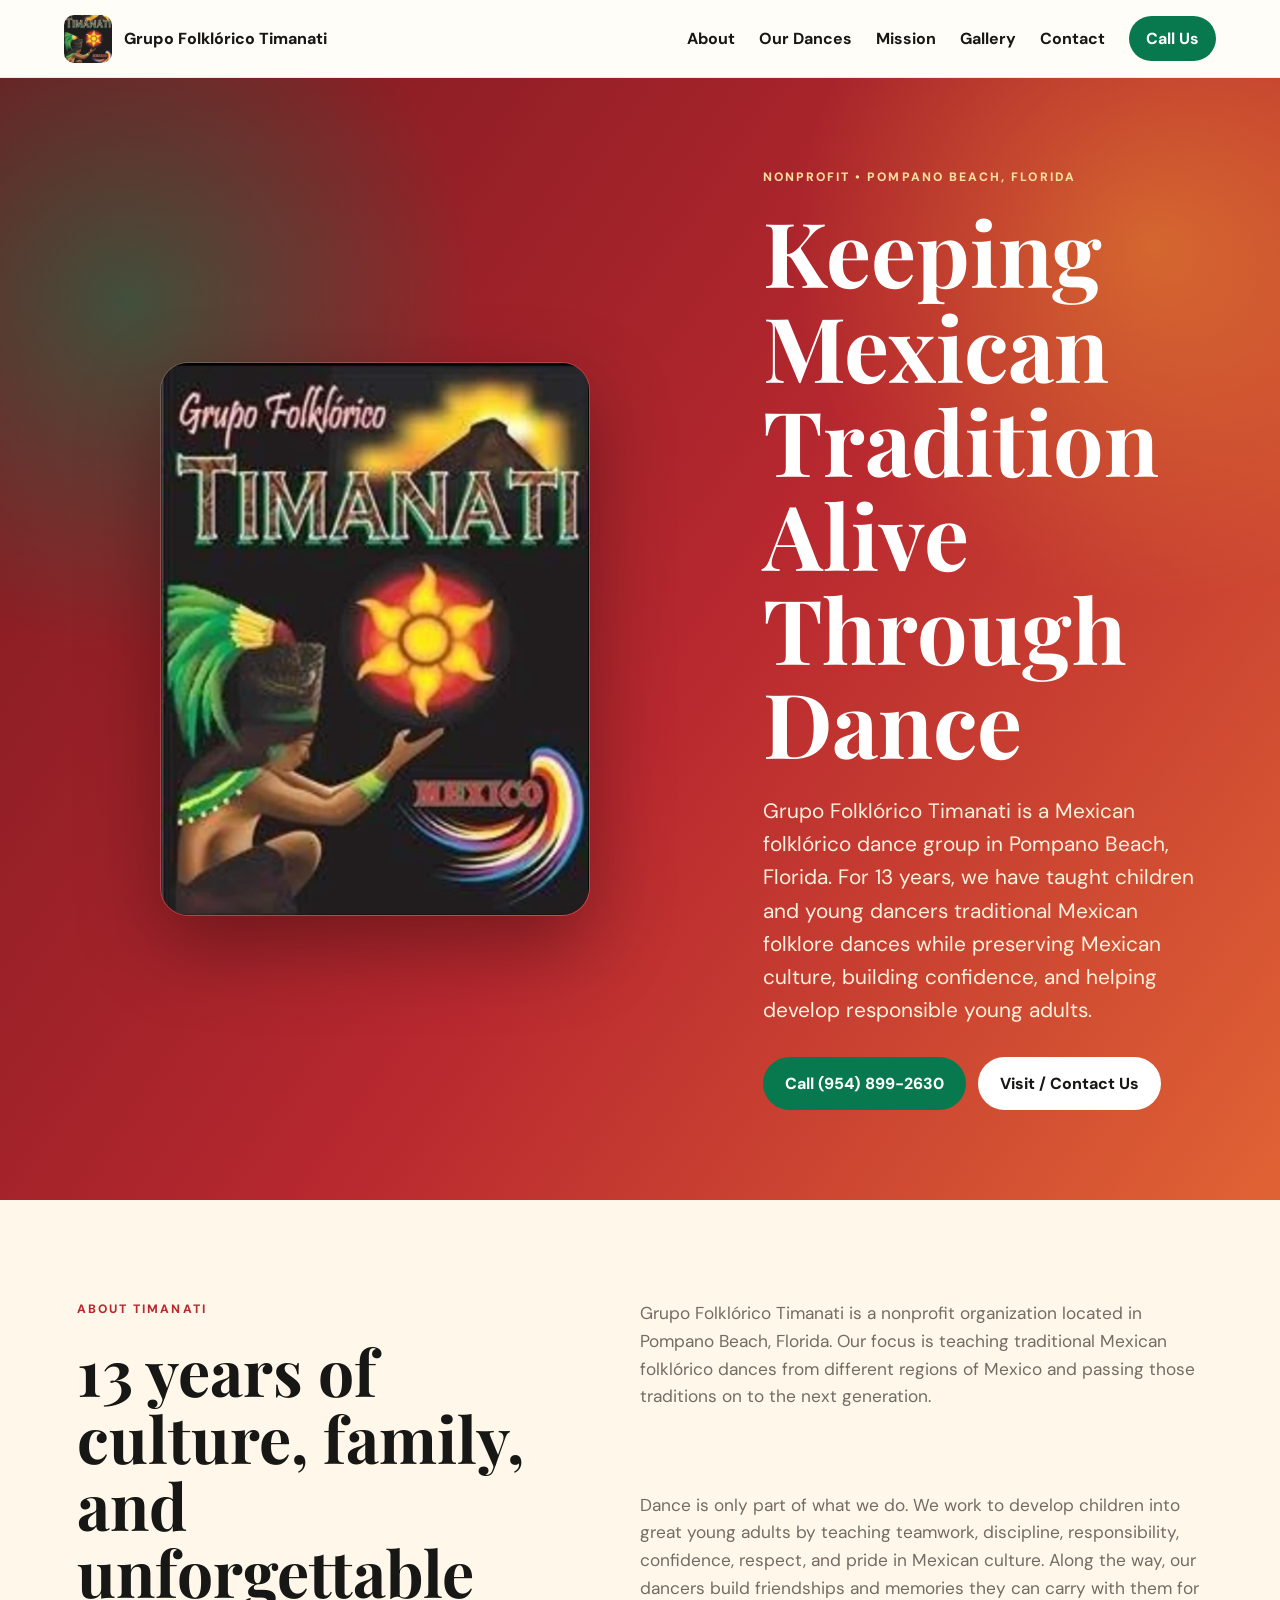
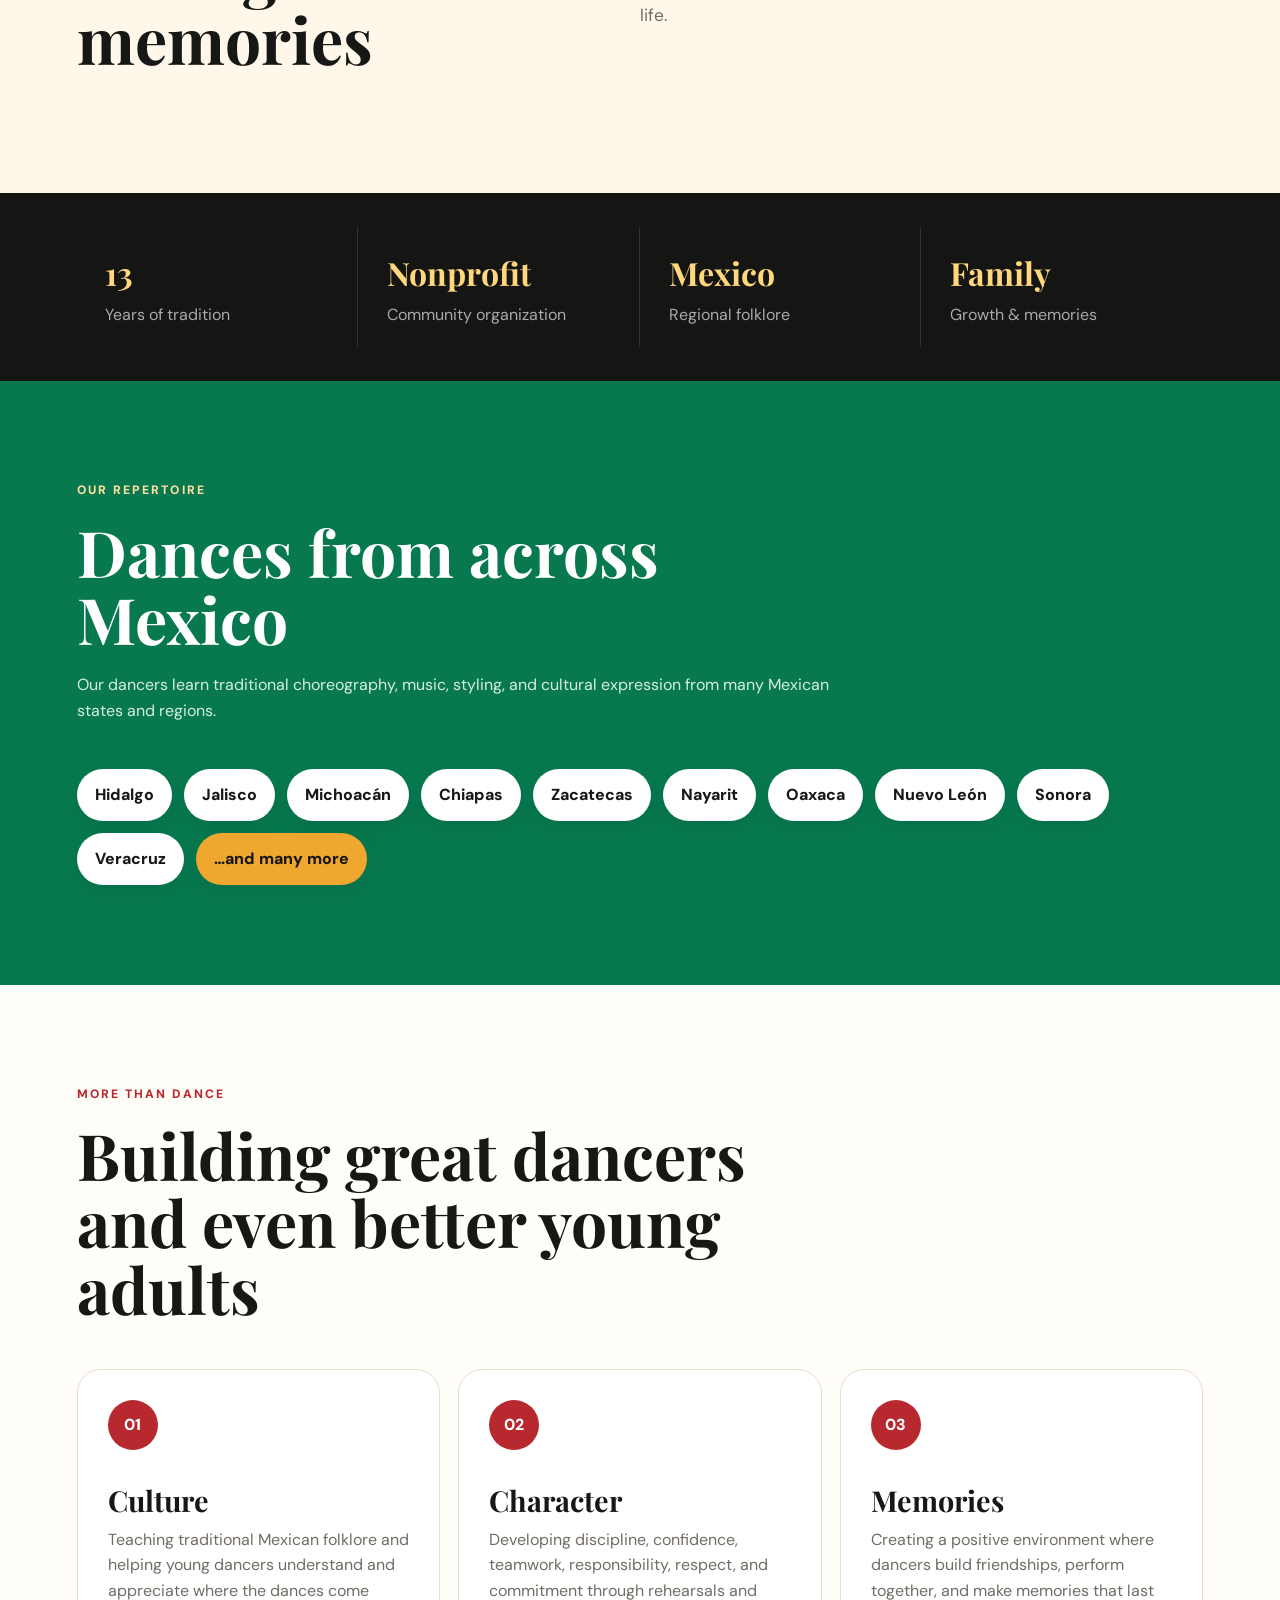
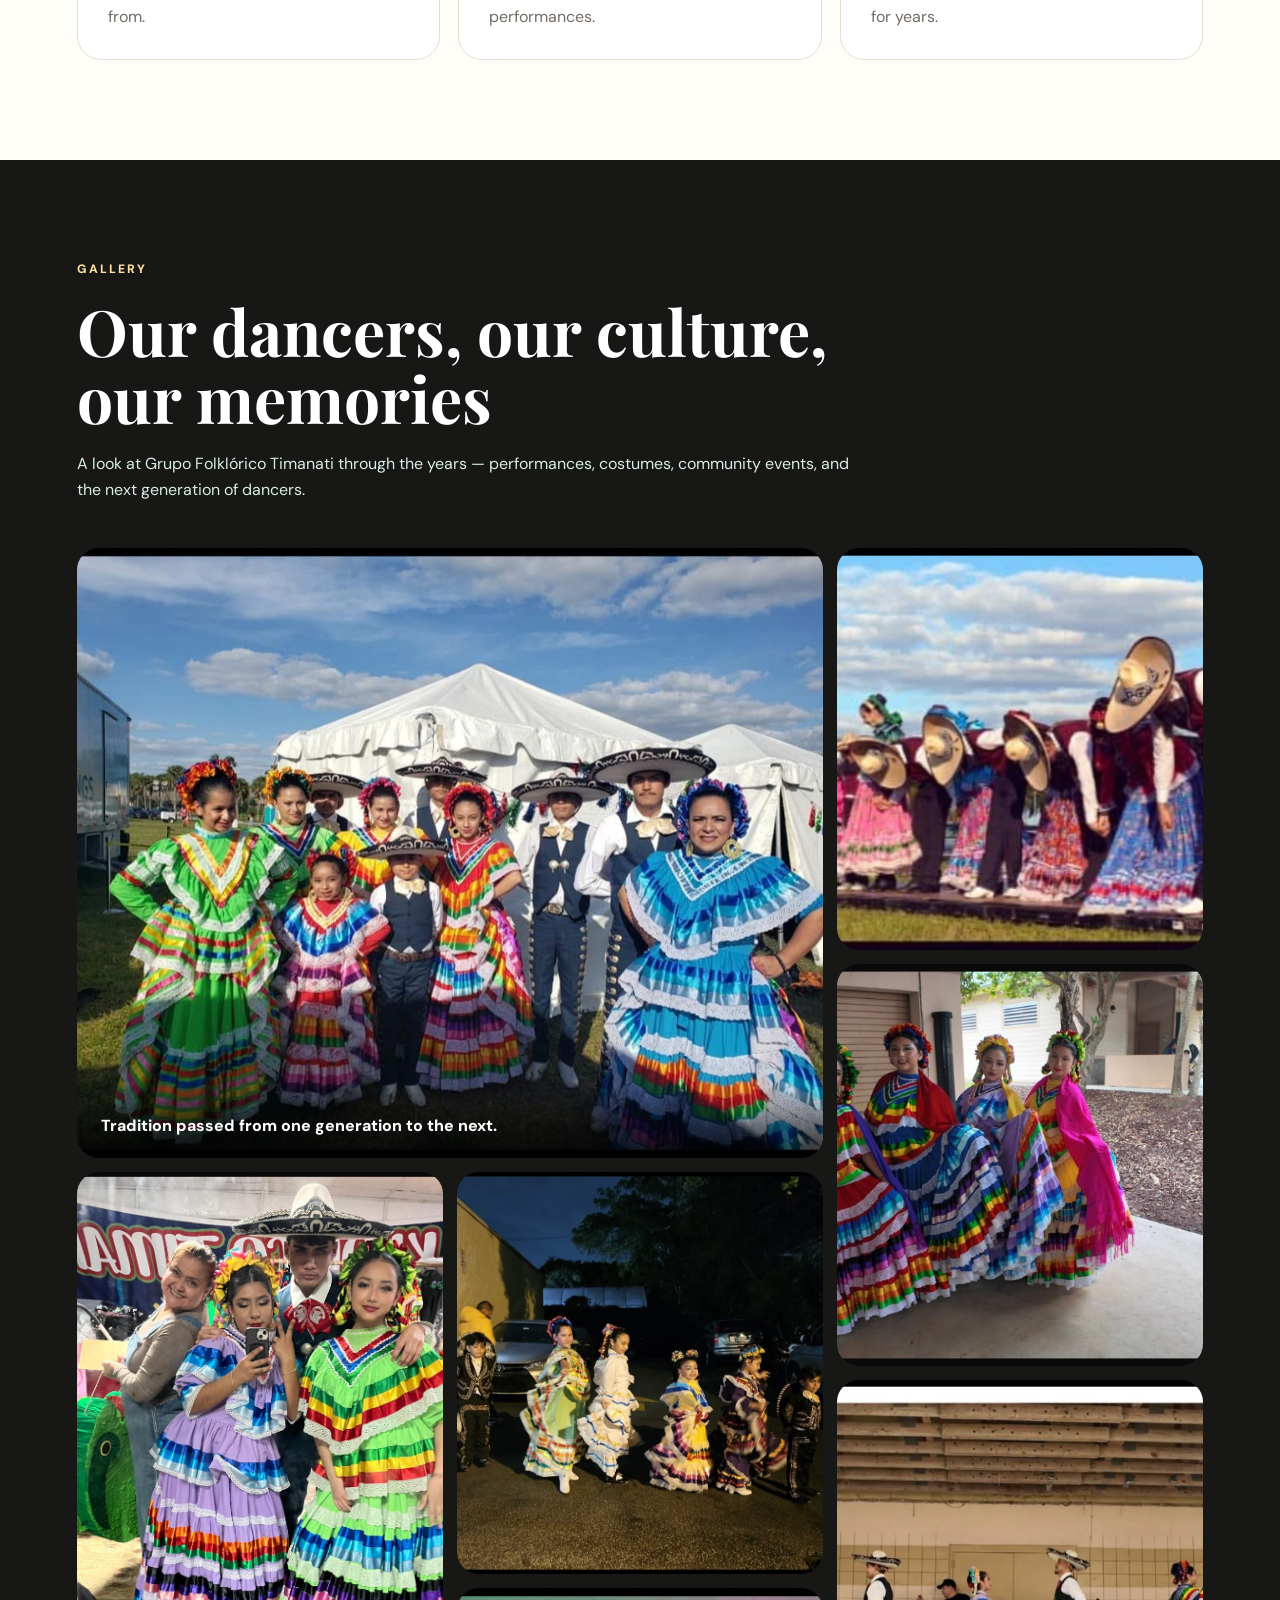
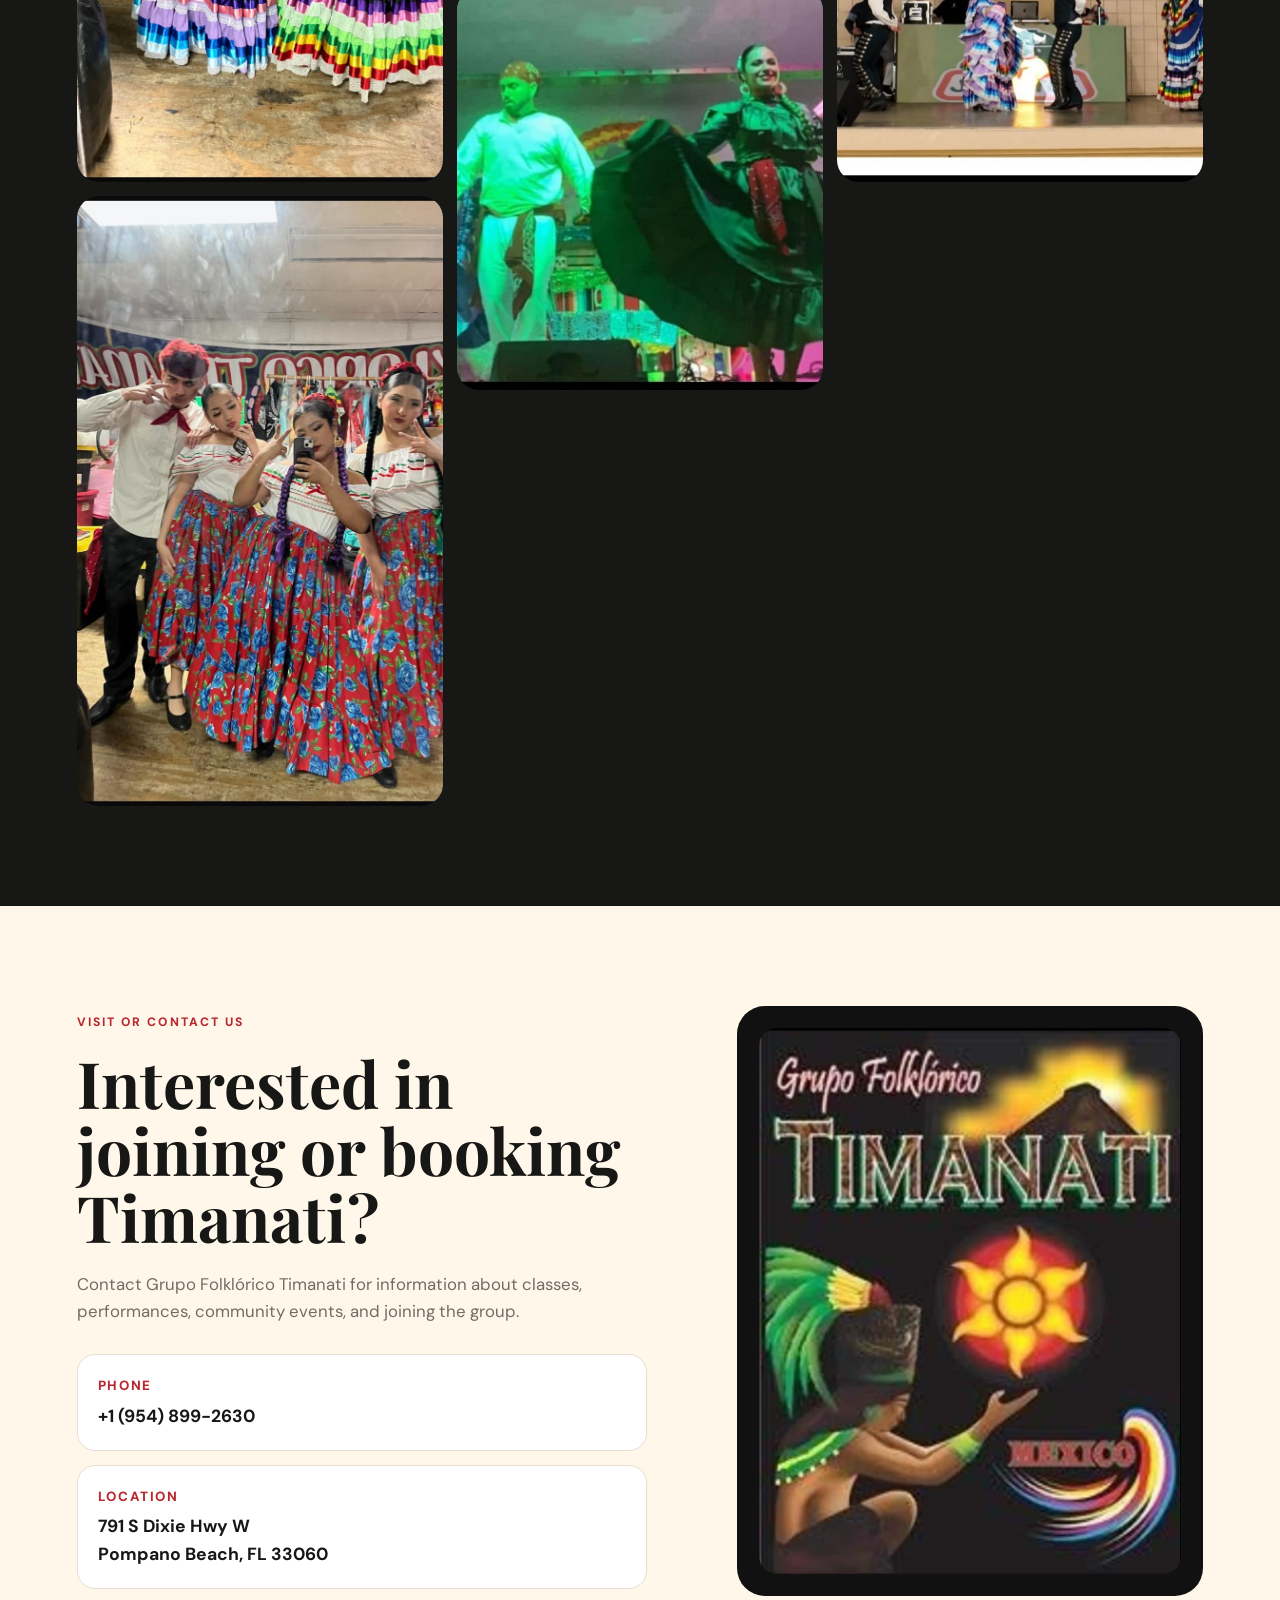
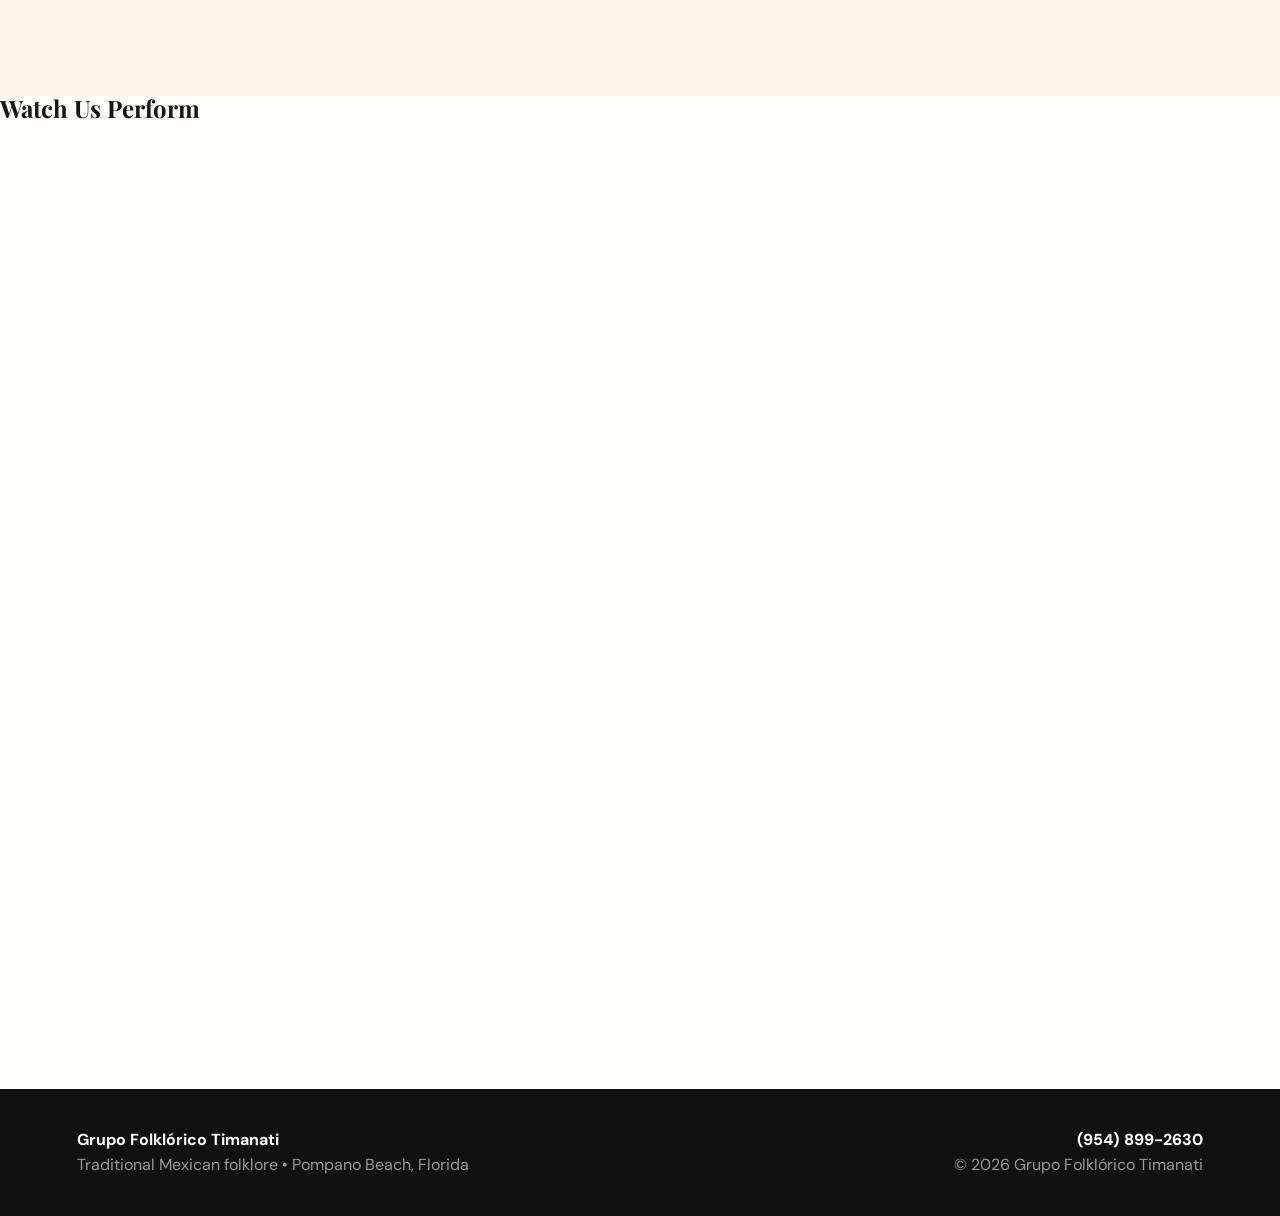
==== commit 3db44214: "Update index.html" ====
--- a/index.html
+++ b/index.html
@@ -1,14 +1,38 @@
 <!DOCTYPE html>
 <html lang="en">
 <head>
+  <title>Mexican Folklórico Dance Group in Pompano Beach, FL | Grupo Folklórico Timanati</title>
+  <link rel="icon" type="image/png" href="timanati-logo.png">
+
+<meta name="description" content="Grupo Folklórico Timanati is a Mexican folklórico dance group in Pompano Beach, Florida, teaching traditional Mexican dances to children and young dancers. Discover Mexican folklore, dance classes, cultural performances and traditional dances from Jalisco, Michoacán, Veracruz, Hidalgo, Oaxaca, Chiapas, Nayarit, Zacatecas, Nuevo León, Sonora and more.">
+
+<meta name="robots" content="index, follow">
+
+<meta name="viewport" content="width=device-width, initial-scale=1.0">
   <meta charset="UTF-8" />
-  <meta name="viewport" content="width=device-width, initial-scale=1.0" />
-  <meta name="description" content="Grupo Folklórico Timanati — a nonprofit Mexican folklórico dance organization in Pompano Beach, Florida." />
-  <title>Grupo Folklórico Timanati</title>
   <link rel="preconnect" href="https://fonts.googleapis.com">
   <link rel="preconnect" href="https://fonts.gstatic.com" crossorigin>
   <link href="https://fonts.googleapis.com/css2?family=DM+Sans:wght@400;500;600;700;800&family=Playfair+Display:wght@700;800&display=swap" rel="stylesheet">
   <link rel="stylesheet" href="styles.css" />
+<script type="application/ld+json">
+{
+  "@context": "https://schema.org",
+  "@type": "Organization",
+  "name": "Grupo Folklórico Timanati",
+  "url": "https://grupo-folklorico-timanati.vercel.app/",
+"logo": "https://grupo-folklorico-timanati.vercel.app/timanati-logo.png",
+  "description": "Nonprofit Mexican folklórico dance group teaching traditional dances from regions throughout Mexico.",
+  "telephone": "+1-954-899-2630",
+  "address": {
+    "@type": "PostalAddress",
+    "streetAddress": "791 S Dixie Hwy W",
+    "addressLocality": "Pompano Beach",
+    "addressRegion": "FL",
+    "postalCode": "33060",
+    "addressCountry": "US"
+  }
+}
+</script>
 </head>
 <body>
   <header class="site-header">
@@ -38,10 +62,12 @@
         <p class="eyebrow">Nonprofit • Pompano Beach, Florida</p>
         <h1>Keeping Mexican Tradition Alive Through Dance</h1>
         <p class="hero-copy">
-          For 13 years, Grupo Folklórico Timanati has shared the beauty of traditional
-          Mexican folklore while helping children grow into confident, disciplined,
-          and responsible young adults.
-        </p>
+        
+  Grupo Folklórico Timanati is a Mexican folklórico dance group in Pompano Beach, Florida. For 13 years, we have taught children and young dancers traditional Mexican folklore dances while preserving Mexican culture, building confidence, and helping develop responsible young adults.
+</p>
+          
+
+        
         <div class="hero-actions">
           <a class="btn btn-primary" href="tel:+19548992630">Call (954) 899-2630</a>
           <a class="btn btn-secondary" href="#contact">Visit / Contact Us</a>
